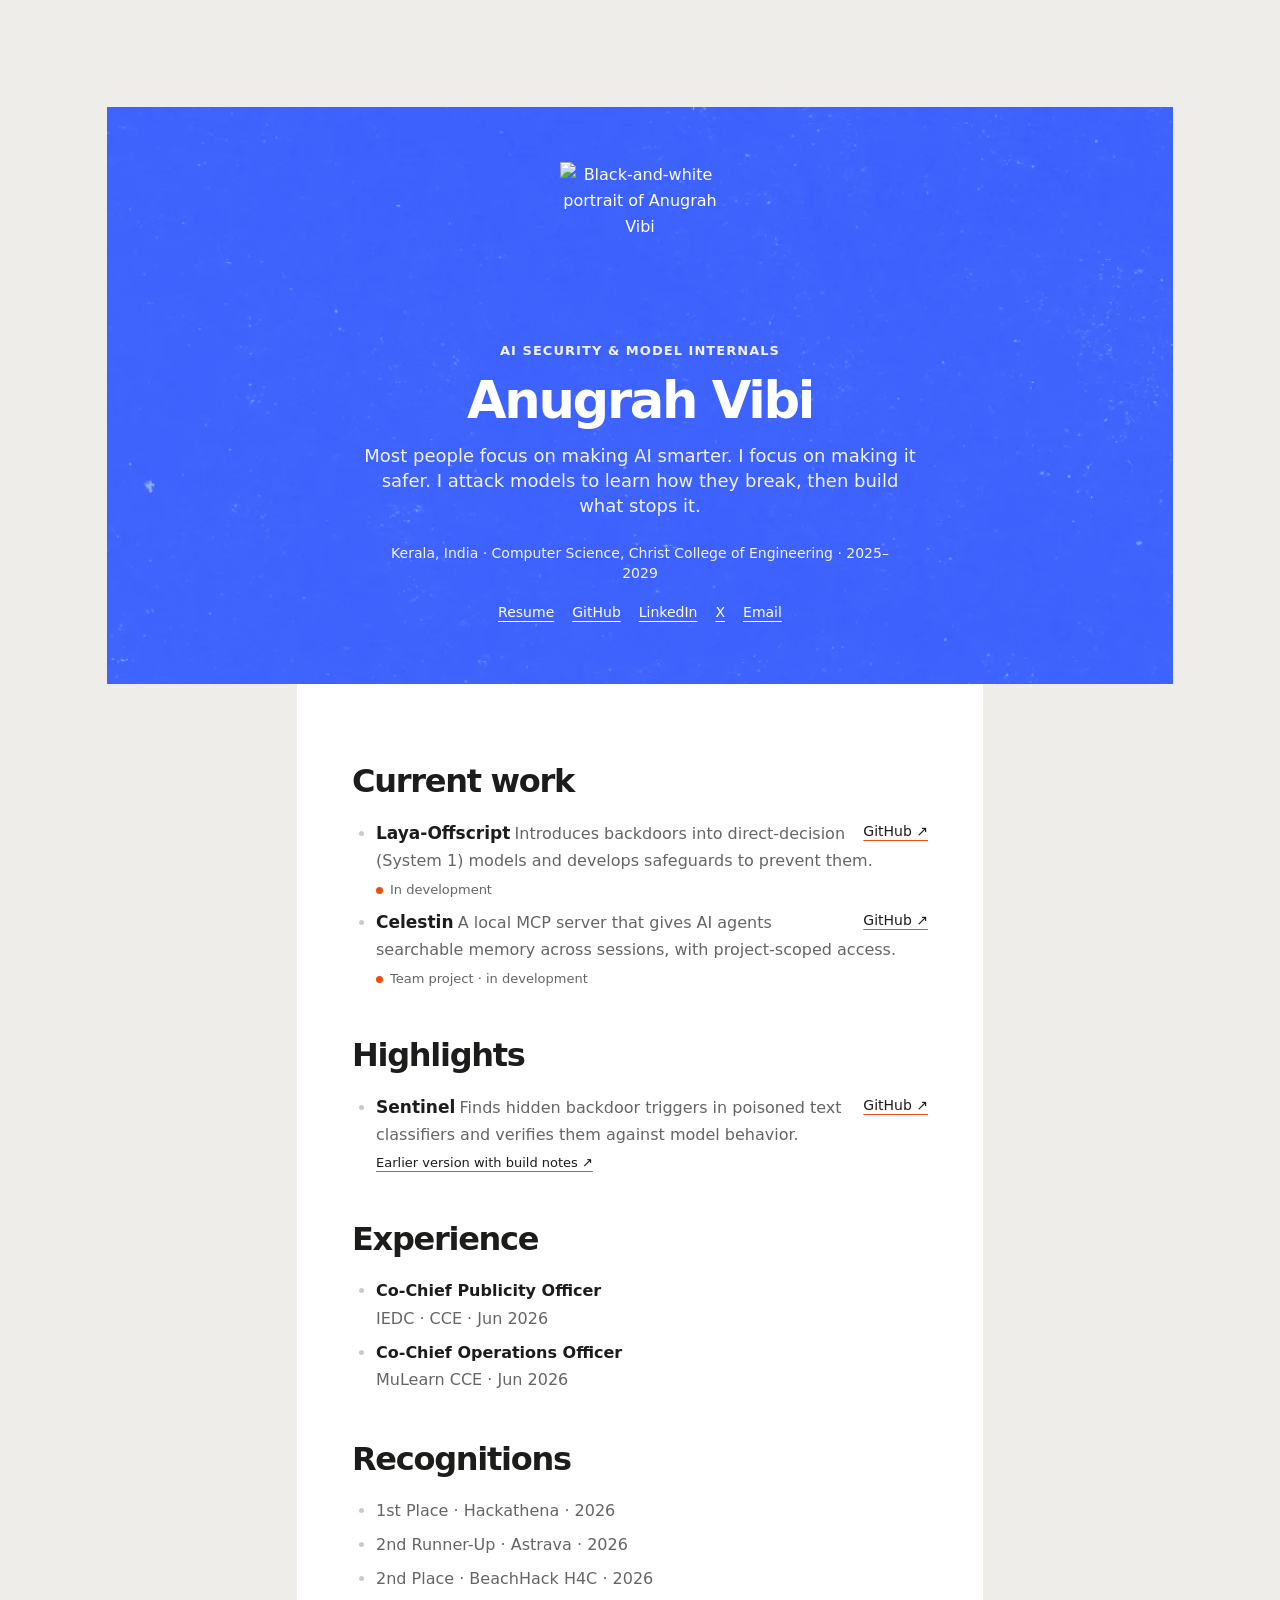
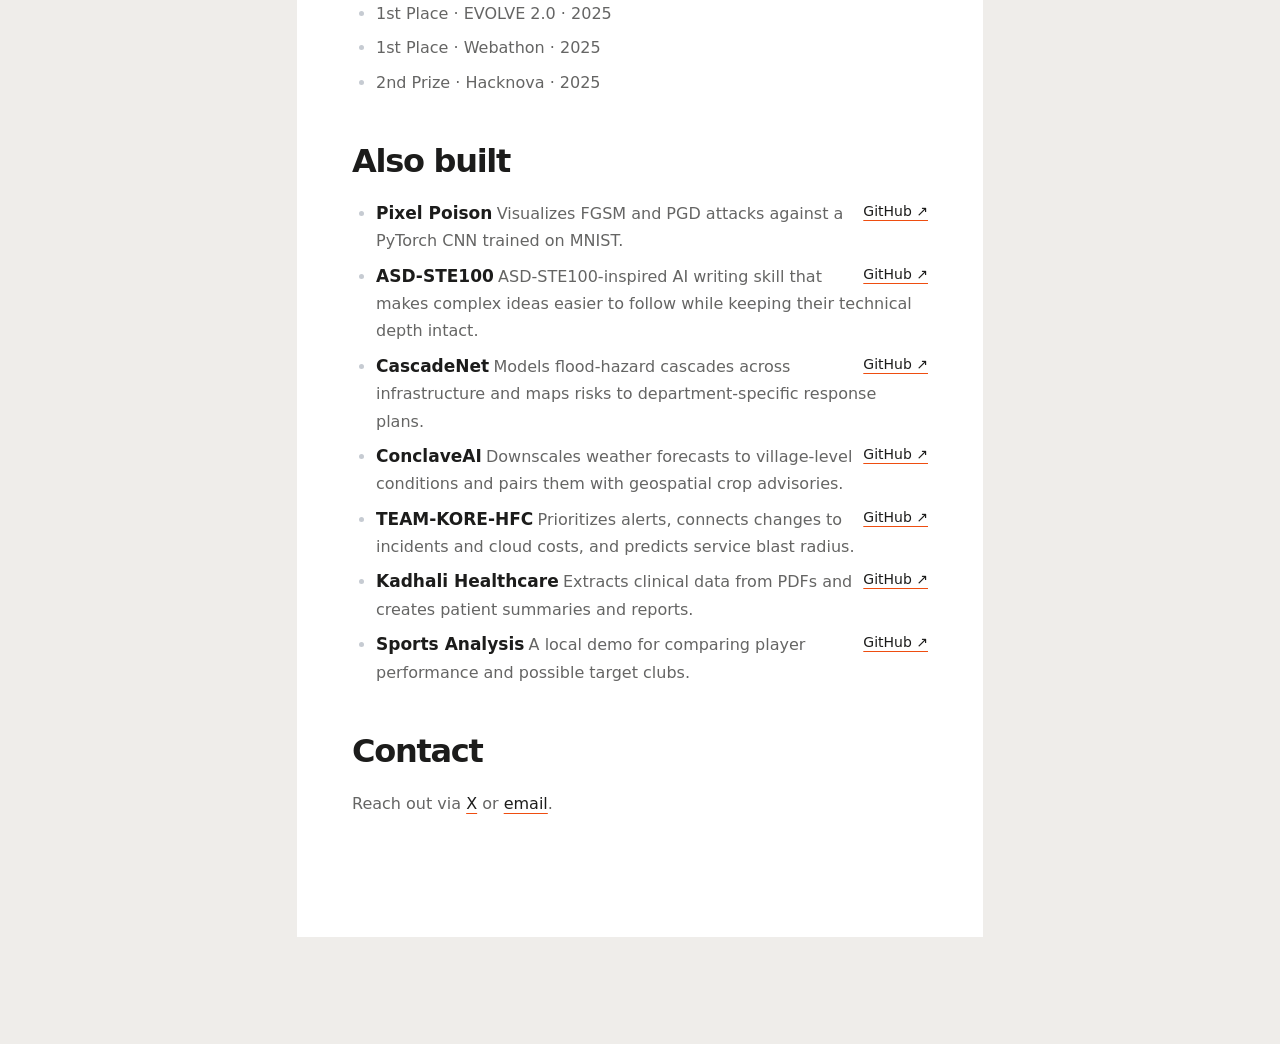
==== index.html @ 8d73d093 "v1: refine Playbook portfolio layout" ====
<!doctype html><html lang="en"><head><meta charset="utf-8"><meta name="viewport" content="width=device-width, initial-scale=1">    <meta
      name="description"
      content="Portfolio of Anugrah Vibi. AI security and model internals, researching backdoors and adversarial triggers in direct-decision (System 1) models."
    />
    <meta name="theme-color" content="#ECEBE7" />
    <title>Anugrah Vibi | AI Security &amp; Model Internals</title>
    <link rel="canonical" href="https://anugrahvibi.vercel.app/" />
    <script type="application/ld+json">
      {
        "@context": "https://schema.org",
        "@type": "Person",
        "@id": "https://anugrahvibi.vercel.app/#person",
        "name": "Anugrah Vibi",
        "url": "https://anugrahvibi.vercel.app/",
        "description": "AI security and model internals, researching backdoors and adversarial triggers in direct-decision (System 1) models.",
        "affiliation": {
          "@type": "EducationalOrganization",
          "name": "Christ College of Engineering"
        },
        "sameAs": [
          "https://github.com/anugrahvibi",
          "https://www.linkedin.com/in/anugrahvibi/",
          "https://x.com/anugrah_vibi"
        ]
      }
    </script>
    <link rel="icon" href="data:," />
<link rel="preconnect" href="https://api.fontshare.com"><link href="https://api.fontshare.com/v2/css?f[]=satoshi@400,500,700&amp;display=swap" rel="stylesheet"><style>
:root{--paper:#efedea;--blue:#3f63fd;--ink:#1c1c1b;--muted:#656564;--line:#e2ded9;--warm:#ee4d10}*{box-sizing:border-box}html{scroll-behavior:smooth}body{margin:0;background:var(--paper);color:var(--ink);font:16px/1.65 Arial,sans-serif}.shell{width:min(83.333vw,1280px);margin:calc((100vw - min(83.333vw,1280px))/2) auto}.masthead{height:130px;position:relative;display:flex;align-items:center;justify-content:center}.logo{width:170px}.coffee,.bubble,.asterisk,.arrow,.flower,.tape{position:absolute;pointer-events:none}.coffee{width:53px;top:12px;left:calc(50% - 180px)}.bubble{width:48px;top:24px;left:calc(50% + 132px)}.asterisk{width:17px;top:47px;left:calc(50% + 210px)}.tape{width:88px;bottom:-12px;left:calc(50% - 44px);z-index:2}.hero{position:relative;background:var(--blue);color:white;text-align:center;padding:55px 30px 60px;background-image:url("./assets/clay-blue-texture.webp");background-size:cover;background-position:center}.hero h1{font-size:clamp(34px,4vw,52px);line-height:1.1;letter-spacing:-.045em;margin:16px 0}.hero p{max-width:500px;margin:0 auto 26px;font-size:18px;line-height:1.38;color:#f1f2ff}.hero .face{font-size:16px;margin-bottom:0}.hero a,.button{display:inline-block;border:0;border-radius:11px;padding:9px 16px;background:white;color:#111;text-decoration:none;font-size:14px}.arrow{width:155px;left:3%;top:-40px}.flower{width:38px;right:-50px;bottom:40px}.sheet{margin-inline:calc((100vw - min(83.333vw,1280px))/2 + 6.5vw);background:#fff;padding:80px 32px 100px}.sidebar{display:none}.sidebar a{color:#666;text-decoration:none}.article{max-width:576px;min-width:0;margin-inline:auto}h2{font-size:clamp(32px,4vw,42px);line-height:1.12;letter-spacing:-.04em;margin:0 0 20px;scroll-margin-top:30px}h2:not(:first-of-type){margin-top:90px}h3{font-size:24px;line-height:1.2;letter-spacing:-.03em;margin:42px 0 14px}.article p{color:var(--muted);margin:0 0 20px;line-height:1.7}.article a{color:var(--ink);text-decoration-color:var(--warm);text-underline-offset:4px}.panel{border:1px solid var(--line);border-radius:22px;padding:30px;margin:24px 0 45px}.tabs{display:flex;gap:8px;margin:0 0 18px}.tabs button,.panel button{font:inherit;font-size:14px;border:1px solid var(--line);border-radius:9px;padding:8px 14px;background:white;color:#111}.tabs button[aria-pressed=true],.panel button.primary{background:#171717;color:white}.panel label{display:block;font-size:14px;margin-bottom:10px}.panel textarea,.panel input{display:block;width:100%;min-height:110px;padding:14px;background:#faf9f8;border:1px solid var(--line);border-radius:10px;resize:vertical;font:inherit}.panel input{min-height:0}.panel button.primary{margin-top:16px}.hint{font-size:13px;color:#777;margin-top:12px}.locked{background:#f5f3f0;border-radius:18px;padding:24px;margin:20px 0}.locked p{margin:4px 0;color:#666}@media(max-width:800px){.shell{width:calc(100% - 24px);margin:12px auto}.sheet{margin-inline:12px}.sidebar{display:none}.sheet{display:block;padding:42px 24px 70px}.arrow,.flower,.coffee,.bubble,.asterisk{display:none}.masthead{height:110px}.hero{padding:50px 22px}}@media(prefers-reduced-motion:reduce){html{scroll-behavior:auto}}

body{font-family:Satoshi,system-ui,sans-serif}.masthead{height:130px}.monogram{font-size:24px;font-weight:700;letter-spacing:.06em;color:#1c1c1b}.hero h1{margin-top:8px}.hero .portrait{width:160px;aspect-ratio:1;object-fit:cover;display:block;margin:0 auto 20px}.hero .intro-copy{max-width:560px}.hero .hero-role{font-size:13px;letter-spacing:.08em;text-transform:uppercase;font-weight:700;margin-bottom:12px}.hero .hero-meta{font-size:14px;margin-bottom:18px}.hero-links{display:flex;align-items:center;justify-content:center;flex-wrap:wrap;gap:8px 18px}.hero-links a{background:transparent;color:white;padding:0;border-radius:0;text-decoration:underline;text-underline-offset:4px}.sheet h2{font-size:32px;margin:0 0 20px}.article section{margin:0 0 48px;scroll-margin-top:30px}.article section:last-child{margin-bottom:0}.article ul{list-style:disc;padding:0 0 0 24px;margin:0}.article li::marker{color:#c6cbd2}.article li+li{margin-top:8px}.article .entry-heading{display:contents}.article .entry-heading h3{display:inline;font-size:17px;line-height:1.5;letter-spacing:0;margin:0 .25em 0 0}.article .entry-heading a{float:right;font-size:14px;white-space:nowrap}.article li>p:not(.meta){display:inline;margin:0}.article li>.meta{display:block;margin:4px 0 0}.article .meta{font-size:13px}.article .status:before{content:"";display:inline-block;width:7px;height:7px;border-radius:50%;background:var(--warm);margin-right:7px;vertical-align:middle}.article .experience li+li,.article .recognitions li+li{margin-top:8px}.article .experience strong{display:block}.article .recognitions li{color:var(--muted)}@media(max-width:800px){.hero .portrait{width:140px}.hero{padding:48px 22px}.sheet h2{font-size:28px}}
</style></head><body><div class="shell"><div class="hero"><img class="portrait" src="./assets/portrait-original-bw.jpg" alt="Black-and-white portrait of Anugrah Vibi"><p class="hero-role">AI security &amp; model internals</p><h1>Anugrah Vibi</h1><p class="intro-copy">Most people focus on making AI smarter. I focus on making it safer. I attack models to learn how they break, then build what stops it.</p><p class="hero-meta">Kerala, India · Computer Science, Christ College of Engineering · 2025–2029</p><nav class="hero-links" aria-label="Find me online"><a class="cv" href="./anugrahvibi.pdf" target="_blank" rel="noopener noreferrer">Resume</a><a href="https://github.com/anugrahvibi">GitHub</a><a href="https://www.linkedin.com/in/anugrahvibi/">LinkedIn</a><a href="https://x.com/anugrah_vibi">X</a><a href="mailto:anugrahvibi07@gmail.com">Email</a></nav></div><main class="sheet"><nav class="sidebar" aria-label="Page sections"><a href="#current-work">Current work</a><a href="#highlights">Highlights</a><a href="#experience">Experience</a><a href="#recognitions">Recognitions</a><a href="#also-built">Also built</a><a href="#contact">Contact</a></nav><div class="article"><section id="current-work"><h2>Current work</h2><ul><li><div class="entry-heading"><h3>Laya-Offscript</h3><a class="featured-link" href="https://github.com/anugrahvibi/Laya-Offscript" target="_blank" rel="noopener noreferrer" aria-label="Laya-Offscript on GitHub">GitHub ↗</a></div><p>Introduces backdoors into direct-decision (System 1) models and develops safeguards to prevent them.</p><p class="meta status">In development</p></li><li><div class="entry-heading"><h3>Celestin</h3><a class="featured-link" href="https://github.com/anugrahvibi/Celestin" target="_blank" rel="noopener noreferrer" aria-label="Celestin on GitHub">GitHub ↗</a></div><p>A local MCP server that gives AI agents searchable memory across sessions, with project-scoped access.</p><p class="meta status">Team project · in development</p></li></ul></section><section id="highlights"><h2>Highlights</h2><ul><li><div class="entry-heading"><h3>Sentinel</h3><a class="featured-link" href="https://github.com/anugrahvibi/PushToProd" target="_blank" rel="noopener noreferrer" aria-label="Sentinel on GitHub">GitHub ↗</a></div><p>Finds hidden backdoor triggers in poisoned text classifiers and verifies them against model behavior.</p><p class="meta"><a href="https://github.com/anugrahvibi/sentinel-ai">Earlier version with build notes ↗</a></p></li></ul></section><section id="experience"><h2>Experience</h2><ul class="experience"><li><strong>Co-Chief Publicity Officer</strong><p>IEDC · CCE · Jun 2026</p></li><li><strong>Co-Chief Operations Officer</strong><p>MuLearn CCE · Jun 2026</p></li></ul></section><section id="recognitions"><h2>Recognitions</h2><ul class="recognitions"><li>1st Place · Hackathena · 2026</li><li>2nd Runner-Up · Astrava · 2026</li><li>2nd Place · BeachHack H4C · 2026</li><li>1st Place · EVOLVE 2.0 · 2025</li><li>1st Place · Webathon · 2025</li><li>2nd Prize · Hacknova · 2025</li></ul></section><section id="also-built"><h2>Also built</h2><ul><li><div class="entry-heading"><h3>Pixel Poison</h3><a class="archive-link" href="https://github.com/anugrahvibi/adversarial-gradient-visualizer" target="_blank" rel="noopener noreferrer" aria-label="Pixel Poison on GitHub">GitHub ↗</a></div><p>Visualizes FGSM and PGD attacks against a PyTorch CNN trained on MNIST.</p></li><li><div class="entry-heading"><h3>ASD-STE100</h3><a class="archive-link" href="https://github.com/anugrahvibi/ASD-STE100" target="_blank" rel="noopener noreferrer" aria-label="ASD-STE100 on GitHub">GitHub ↗</a></div><p>ASD-STE100-inspired AI writing skill that makes complex ideas easier to follow while keeping their technical depth intact.</p></li><li><div class="entry-heading"><h3>CascadeNet</h3><a class="archive-link" href="https://github.com/anugrahvibi/CascadeNet" target="_blank" rel="noopener noreferrer" aria-label="CascadeNet on GitHub">GitHub ↗</a></div><p>Models flood-hazard cascades across infrastructure and maps risks to department-specific response plans.</p></li><li><div class="entry-heading"><h3>ConclaveAI</h3><a class="archive-link" href="https://github.com/anugrahvibi/conclaveai" target="_blank" rel="noopener noreferrer" aria-label="ConclaveAI on GitHub">GitHub ↗</a></div><p>Downscales weather forecasts to village-level conditions and pairs them with geospatial crop advisories.</p></li><li><div class="entry-heading"><h3>TEAM-KORE-HFC</h3><a class="archive-link" href="https://github.com/anugrahvibi/TEAM-KORE-HFC" target="_blank" rel="noopener noreferrer" aria-label="TEAM-KORE-HFC on GitHub">GitHub ↗</a></div><p>Prioritizes alerts, connects changes to incidents and cloud costs, and predicts service blast radius.</p></li><li><div class="entry-heading"><h3>Kadhali Healthcare</h3><a class="archive-link" href="https://github.com/anugrahvibi/Kadhali-Healthcare" target="_blank" rel="noopener noreferrer" aria-label="Kadhali Healthcare on GitHub">GitHub ↗</a></div><p>Extracts clinical data from PDFs and creates patient summaries and reports.</p></li><li><div class="entry-heading"><h3>Sports Analysis</h3><a class="archive-link" href="https://github.com/anugrahvibi/sports-analysis-project" target="_blank" rel="noopener noreferrer" aria-label="Sports Analysis on GitHub">GitHub ↗</a></div><p>A local demo for comparing player performance and possible target clubs.</p></li></ul></section><section id="contact"><h2>Contact</h2><p>Reach out via <a href="https://x.com/anugrah_vibi">X</a> or <a href="mailto:anugrahvibi07@gmail.com">email</a>.</p></section></div></main></div></body></html>
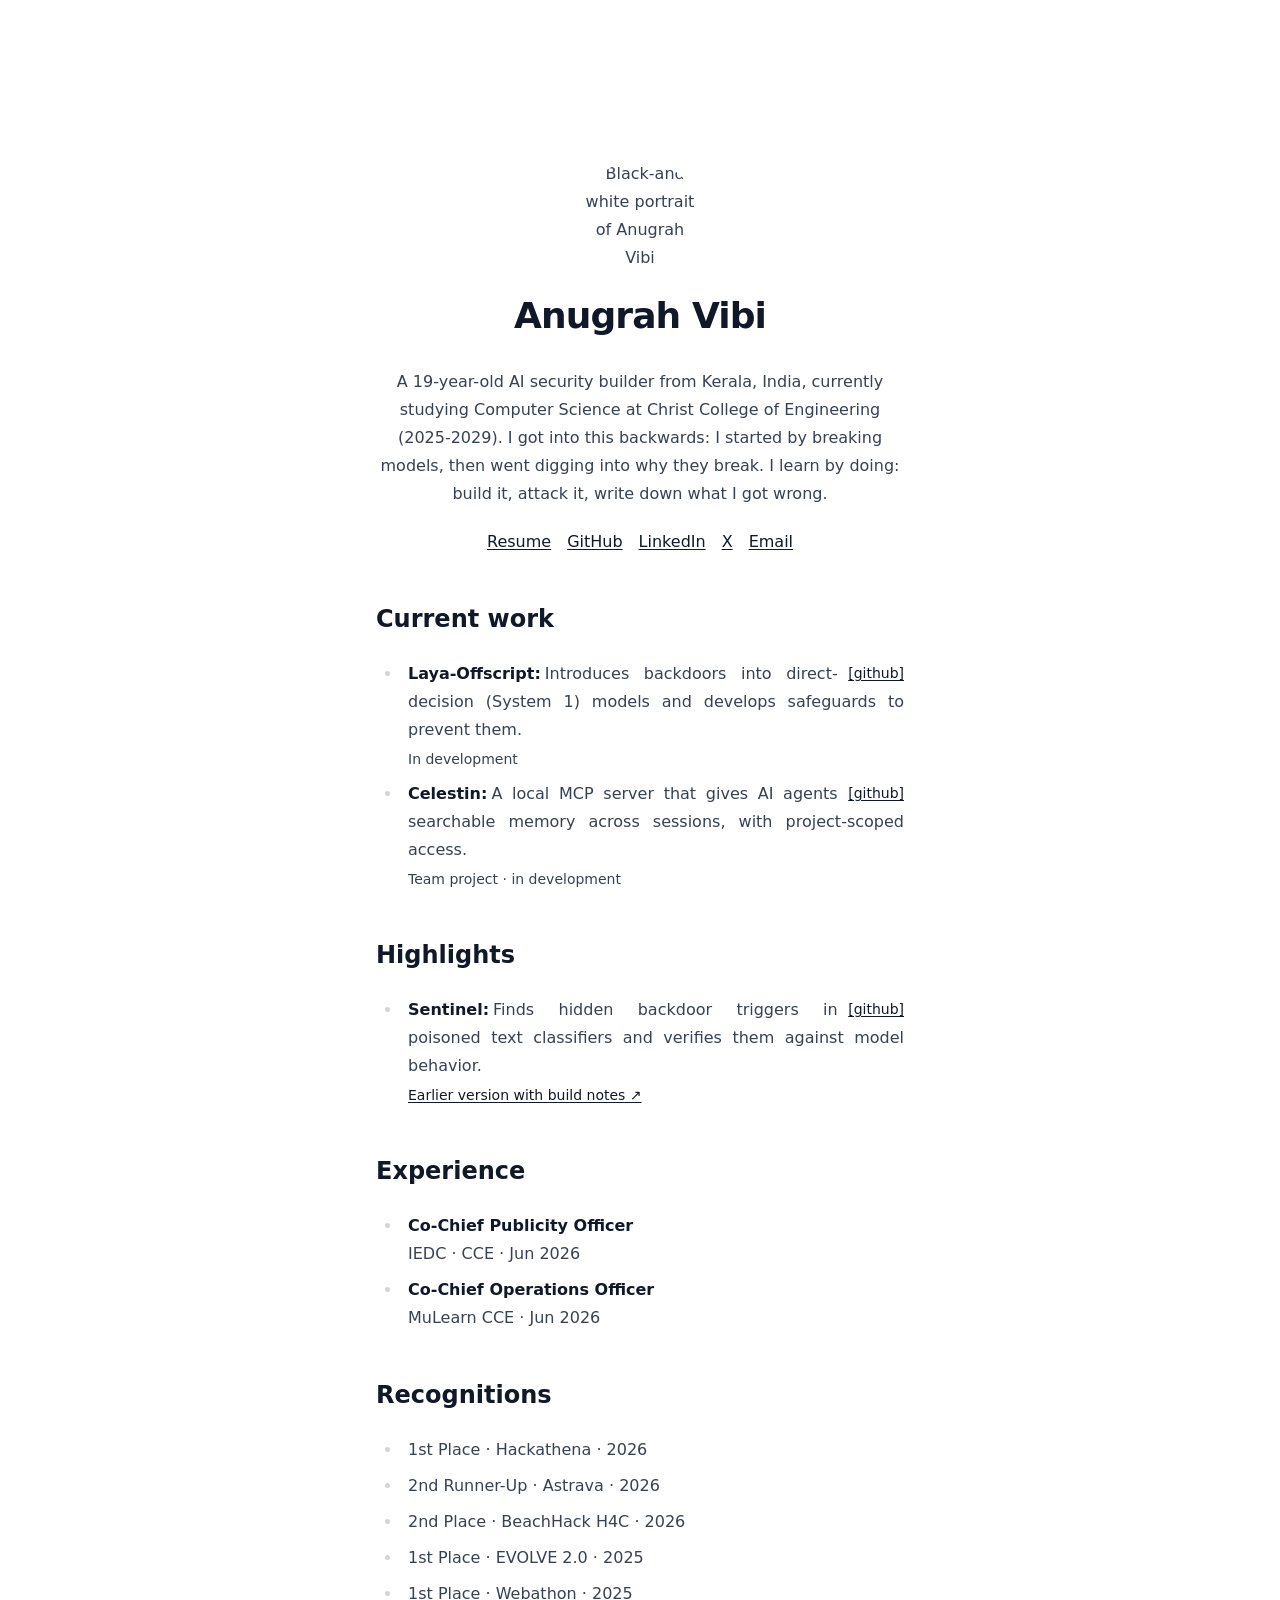
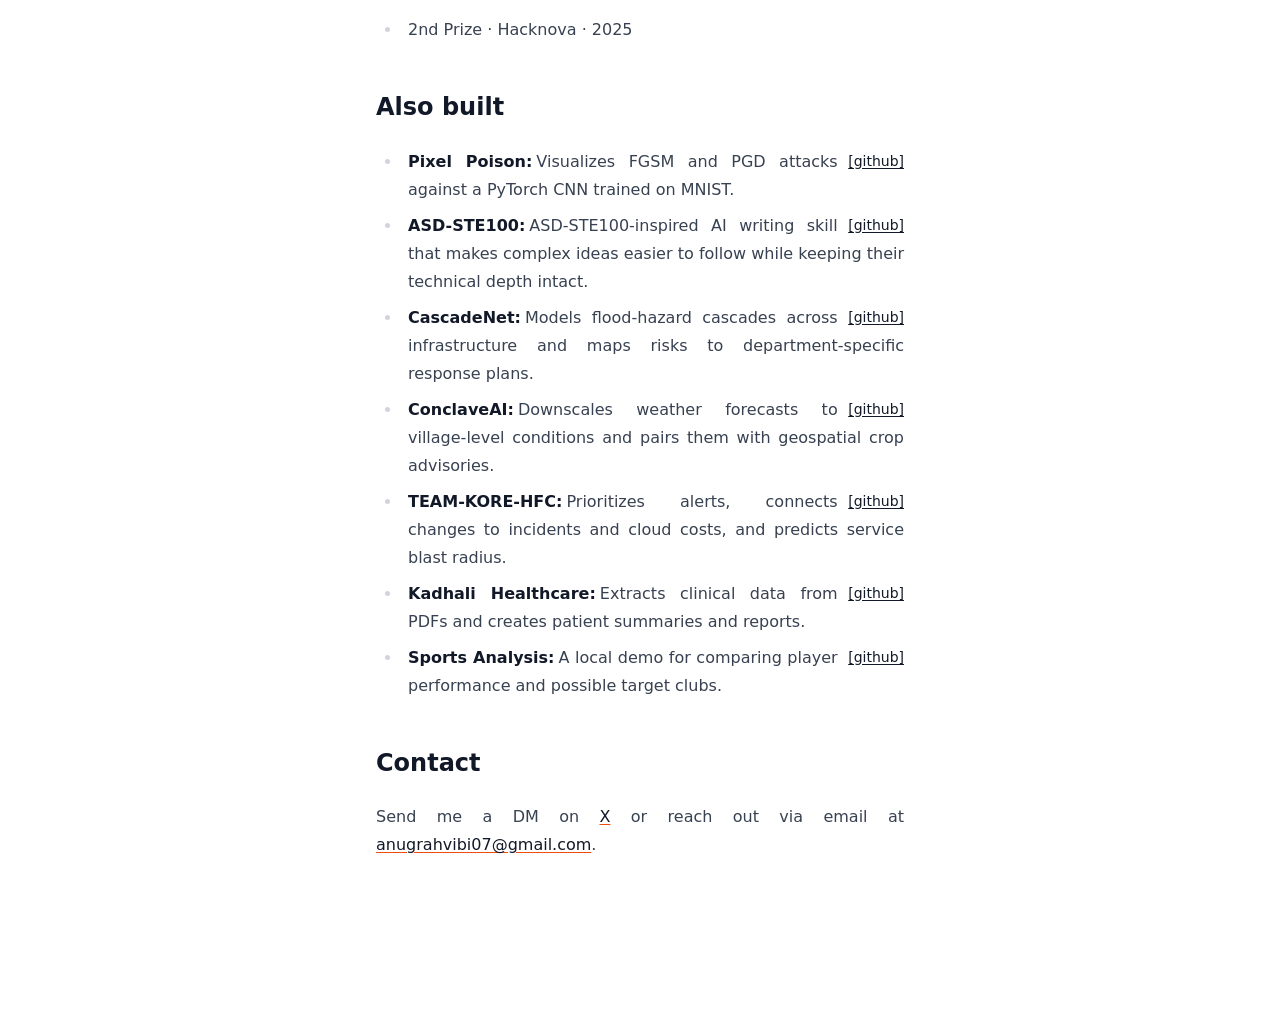
==== commit 1070f0e5: "Promote Aryan-style page to homepage" ====
--- a/index.html
+++ b/index.html
@@ -1,32 +1,17 @@
-<!doctype html><html lang="en"><head><meta charset="utf-8"><meta name="viewport" content="width=device-width, initial-scale=1">    <meta
-      name="description"
-      content="Portfolio of Anugrah Vibi. AI security and model internals, researching backdoors and adversarial triggers in direct-decision (System 1) models."
-    />
-    <meta name="theme-color" content="#ECEBE7" />
-    <title>Anugrah Vibi | AI Security &amp; Model Internals</title>
-    <link rel="canonical" href="https://anugrahvibi.vercel.app/" />
-    <script type="application/ld+json">
-      {
-        "@context": "https://schema.org",
-        "@type": "Person",
-        "@id": "https://anugrahvibi.vercel.app/#person",
-        "name": "Anugrah Vibi",
-        "url": "https://anugrahvibi.vercel.app/",
-        "description": "AI security and model internals, researching backdoors and adversarial triggers in direct-decision (System 1) models.",
-        "affiliation": {
-          "@type": "EducationalOrganization",
-          "name": "Christ College of Engineering"
-        },
-        "sameAs": [
-          "https://github.com/anugrahvibi",
-          "https://www.linkedin.com/in/anugrahvibi/",
-          "https://x.com/anugrah_vibi"
-        ]
-      }
-    </script>
-    <link rel="icon" href="data:," />
-<link rel="preconnect" href="https://api.fontshare.com"><link href="https://api.fontshare.com/v2/css?f[]=satoshi@400,500,700&amp;display=swap" rel="stylesheet"><style>
-:root{--paper:#efedea;--blue:#3f63fd;--ink:#1c1c1b;--muted:#656564;--line:#e2ded9;--warm:#ee4d10}*{box-sizing:border-box}html{scroll-behavior:smooth}body{margin:0;background:var(--paper);color:var(--ink);font:16px/1.65 Arial,sans-serif}.shell{width:min(83.333vw,1280px);margin:calc((100vw - min(83.333vw,1280px))/2) auto}.masthead{height:130px;position:relative;display:flex;align-items:center;justify-content:center}.logo{width:170px}.coffee,.bubble,.asterisk,.arrow,.flower,.tape{position:absolute;pointer-events:none}.coffee{width:53px;top:12px;left:calc(50% - 180px)}.bubble{width:48px;top:24px;left:calc(50% + 132px)}.asterisk{width:17px;top:47px;left:calc(50% + 210px)}.tape{width:88px;bottom:-12px;left:calc(50% - 44px);z-index:2}.hero{position:relative;background:var(--blue);color:white;text-align:center;padding:55px 30px 60px;background-image:url("./assets/clay-blue-texture.webp");background-size:cover;background-position:center}.hero h1{font-size:clamp(34px,4vw,52px);line-height:1.1;letter-spacing:-.045em;margin:16px 0}.hero p{max-width:500px;margin:0 auto 26px;font-size:18px;line-height:1.38;color:#f1f2ff}.hero .face{font-size:16px;margin-bottom:0}.hero a,.button{display:inline-block;border:0;border-radius:11px;padding:9px 16px;background:white;color:#111;text-decoration:none;font-size:14px}.arrow{width:155px;left:3%;top:-40px}.flower{width:38px;right:-50px;bottom:40px}.sheet{margin-inline:calc((100vw - min(83.333vw,1280px))/2 + 6.5vw);background:#fff;padding:80px 32px 100px}.sidebar{display:none}.sidebar a{color:#666;text-decoration:none}.article{max-width:576px;min-width:0;margin-inline:auto}h2{font-size:clamp(32px,4vw,42px);line-height:1.12;letter-spacing:-.04em;margin:0 0 20px;scroll-margin-top:30px}h2:not(:first-of-type){margin-top:90px}h3{font-size:24px;line-height:1.2;letter-spacing:-.03em;margin:42px 0 14px}.article p{color:var(--muted);margin:0 0 20px;line-height:1.7}.article a{color:var(--ink);text-decoration-color:var(--warm);text-underline-offset:4px}.panel{border:1px solid var(--line);border-radius:22px;padding:30px;margin:24px 0 45px}.tabs{display:flex;gap:8px;margin:0 0 18px}.tabs button,.panel button{font:inherit;font-size:14px;border:1px solid var(--line);border-radius:9px;padding:8px 14px;background:white;color:#111}.tabs button[aria-pressed=true],.panel button.primary{background:#171717;color:white}.panel label{display:block;font-size:14px;margin-bottom:10px}.panel textarea,.panel input{display:block;width:100%;min-height:110px;padding:14px;background:#faf9f8;border:1px solid var(--line);border-radius:10px;resize:vertical;font:inherit}.panel input{min-height:0}.panel button.primary{margin-top:16px}.hint{font-size:13px;color:#777;margin-top:12px}.locked{background:#f5f3f0;border-radius:18px;padding:24px;margin:20px 0}.locked p{margin:4px 0;color:#666}@media(max-width:800px){.shell{width:calc(100% - 24px);margin:12px auto}.sheet{margin-inline:12px}.sidebar{display:none}.sheet{display:block;padding:42px 24px 70px}.arrow,.flower,.coffee,.bubble,.asterisk{display:none}.masthead{height:110px}.hero{padding:50px 22px}}@media(prefers-reduced-motion:reduce){html{scroll-behavior:auto}}
-
-body{font-family:Satoshi,system-ui,sans-serif}.masthead{height:130px}.monogram{font-size:24px;font-weight:700;letter-spacing:.06em;color:#1c1c1b}.hero h1{margin-top:8px}.hero .portrait{width:160px;aspect-ratio:1;object-fit:cover;display:block;margin:0 auto 20px}.hero .intro-copy{max-width:560px}.hero .hero-role{font-size:13px;letter-spacing:.08em;text-transform:uppercase;font-weight:700;margin-bottom:12px}.hero .hero-meta{font-size:14px;margin-bottom:18px}.hero-links{display:flex;align-items:center;justify-content:center;flex-wrap:wrap;gap:8px 18px}.hero-links a{background:transparent;color:white;padding:0;border-radius:0;text-decoration:underline;text-underline-offset:4px}.sheet h2{font-size:32px;margin:0 0 20px}.article section{margin:0 0 48px;scroll-margin-top:30px}.article section:last-child{margin-bottom:0}.article ul{list-style:disc;padding:0 0 0 24px;margin:0}.article li::marker{color:#c6cbd2}.article li+li{margin-top:8px}.article .entry-heading{display:contents}.article .entry-heading h3{display:inline;font-size:17px;line-height:1.5;letter-spacing:0;margin:0 .25em 0 0}.article .entry-heading a{float:right;font-size:14px;white-space:nowrap}.article li>p:not(.meta){display:inline;margin:0}.article li>.meta{display:block;margin:4px 0 0}.article .meta{font-size:13px}.article .status:before{content:"";display:inline-block;width:7px;height:7px;border-radius:50%;background:var(--warm);margin-right:7px;vertical-align:middle}.article .experience li+li,.article .recognitions li+li{margin-top:8px}.article .experience strong{display:block}.article .recognitions li{color:var(--muted)}@media(max-width:800px){.hero .portrait{width:140px}.hero{padding:48px 22px}.sheet h2{font-size:28px}}
-</style></head><body><div class="shell"><div class="hero"><img class="portrait" src="./assets/portrait-original-bw.jpg" alt="Black-and-white portrait of Anugrah Vibi"><p class="hero-role">AI security &amp; model internals</p><h1>Anugrah Vibi</h1><p class="intro-copy">Most people focus on making AI smarter. I focus on making it safer. I attack models to learn how they break, then build what stops it.</p><p class="hero-meta">Kerala, India · Computer Science, Christ College of Engineering · 2025–2029</p><nav class="hero-links" aria-label="Find me online"><a class="cv" href="./anugrahvibi.pdf" target="_blank" rel="noopener noreferrer">Resume</a><a href="https://github.com/anugrahvibi">GitHub</a><a href="https://www.linkedin.com/in/anugrahvibi/">LinkedIn</a><a href="https://x.com/anugrah_vibi">X</a><a href="mailto:anugrahvibi07@gmail.com">Email</a></nav></div><main class="sheet"><nav class="sidebar" aria-label="Page sections"><a href="#current-work">Current work</a><a href="#highlights">Highlights</a><a href="#experience">Experience</a><a href="#recognitions">Recognitions</a><a href="#also-built">Also built</a><a href="#contact">Contact</a></nav><div class="article"><section id="current-work"><h2>Current work</h2><ul><li><div class="entry-heading"><h3>Laya-Offscript</h3><a class="featured-link" href="https://github.com/anugrahvibi/Laya-Offscript" target="_blank" rel="noopener noreferrer" aria-label="Laya-Offscript on GitHub">GitHub ↗</a></div><p>Introduces backdoors into direct-decision (System 1) models and develops safeguards to prevent them.</p><p class="meta status">In development</p></li><li><div class="entry-heading"><h3>Celestin</h3><a class="featured-link" href="https://github.com/anugrahvibi/Celestin" target="_blank" rel="noopener noreferrer" aria-label="Celestin on GitHub">GitHub ↗</a></div><p>A local MCP server that gives AI agents searchable memory across sessions, with project-scoped access.</p><p class="meta status">Team project · in development</p></li></ul></section><section id="highlights"><h2>Highlights</h2><ul><li><div class="entry-heading"><h3>Sentinel</h3><a class="featured-link" href="https://github.com/anugrahvibi/PushToProd" target="_blank" rel="noopener noreferrer" aria-label="Sentinel on GitHub">GitHub ↗</a></div><p>Finds hidden backdoor triggers in poisoned text classifiers and verifies them against model behavior.</p><p class="meta"><a href="https://github.com/anugrahvibi/sentinel-ai">Earlier version with build notes ↗</a></p></li></ul></section><section id="experience"><h2>Experience</h2><ul class="experience"><li><strong>Co-Chief Publicity Officer</strong><p>IEDC · CCE · Jun 2026</p></li><li><strong>Co-Chief Operations Officer</strong><p>MuLearn CCE · Jun 2026</p></li></ul></section><section id="recognitions"><h2>Recognitions</h2><ul class="recognitions"><li>1st Place · Hackathena · 2026</li><li>2nd Runner-Up · Astrava · 2026</li><li>2nd Place · BeachHack H4C · 2026</li><li>1st Place · EVOLVE 2.0 · 2025</li><li>1st Place · Webathon · 2025</li><li>2nd Prize · Hacknova · 2025</li></ul></section><section id="also-built"><h2>Also built</h2><ul><li><div class="entry-heading"><h3>Pixel Poison</h3><a class="archive-link" href="https://github.com/anugrahvibi/adversarial-gradient-visualizer" target="_blank" rel="noopener noreferrer" aria-label="Pixel Poison on GitHub">GitHub ↗</a></div><p>Visualizes FGSM and PGD attacks against a PyTorch CNN trained on MNIST.</p></li><li><div class="entry-heading"><h3>ASD-STE100</h3><a class="archive-link" href="https://github.com/anugrahvibi/ASD-STE100" target="_blank" rel="noopener noreferrer" aria-label="ASD-STE100 on GitHub">GitHub ↗</a></div><p>ASD-STE100-inspired AI writing skill that makes complex ideas easier to follow while keeping their technical depth intact.</p></li><li><div class="entry-heading"><h3>CascadeNet</h3><a class="archive-link" href="https://github.com/anugrahvibi/CascadeNet" target="_blank" rel="noopener noreferrer" aria-label="CascadeNet on GitHub">GitHub ↗</a></div><p>Models flood-hazard cascades across infrastructure and maps risks to department-specific response plans.</p></li><li><div class="entry-heading"><h3>ConclaveAI</h3><a class="archive-link" href="https://github.com/anugrahvibi/conclaveai" target="_blank" rel="noopener noreferrer" aria-label="ConclaveAI on GitHub">GitHub ↗</a></div><p>Downscales weather forecasts to village-level conditions and pairs them with geospatial crop advisories.</p></li><li><div class="entry-heading"><h3>TEAM-KORE-HFC</h3><a class="archive-link" href="https://github.com/anugrahvibi/TEAM-KORE-HFC" target="_blank" rel="noopener noreferrer" aria-label="TEAM-KORE-HFC on GitHub">GitHub ↗</a></div><p>Prioritizes alerts, connects changes to incidents and cloud costs, and predicts service blast radius.</p></li><li><div class="entry-heading"><h3>Kadhali Healthcare</h3><a class="archive-link" href="https://github.com/anugrahvibi/Kadhali-Healthcare" target="_blank" rel="noopener noreferrer" aria-label="Kadhali Healthcare on GitHub">GitHub ↗</a></div><p>Extracts clinical data from PDFs and creates patient summaries and reports.</p></li><li><div class="entry-heading"><h3>Sports Analysis</h3><a class="archive-link" href="https://github.com/anugrahvibi/sports-analysis-project" target="_blank" rel="noopener noreferrer" aria-label="Sports Analysis on GitHub">GitHub ↗</a></div><p>A local demo for comparing player performance and possible target clubs.</p></li></ul></section><section id="contact"><h2>Contact</h2><p>Reach out via <a href="https://x.com/anugrah_vibi">X</a> or <a href="mailto:anugrahvibi07@gmail.com">email</a>.</p></section></div></main></div></body></html>+<!doctype html>
+<html lang="en">
+<head>
+<meta charset="utf-8">
+<meta name="viewport" content="width=device-width, initial-scale=1">
+<title>Anugrah Vibi | AI Security &amp; Model Internals</title>
+<link rel="preconnect" href="https://api.fontshare.com">
+<link href="https://api.fontshare.com/v2/css?f[]=satoshi@400,500,700&amp;display=swap" rel="stylesheet">
+<style>
+#contact a{text-decoration-color:#ee4d10}
+*{box-sizing:border-box}body{margin:0;background:#fff;color:#374151;font:16px/1.75 Satoshi,system-ui,sans-serif}main{width:100%;max-width:576px;margin:160px auto;padding:0 24px}h1,h2,h3,strong{color:#111827}header{text-align:center}.intro-copy{text-align:center}.article li{text-align:justify;text-justify:inter-word}.article section#contact p{text-align:justify;text-justify:inter-word}h1{font-size:2.25em;line-height:1.11;letter-spacing:-.025em;margin:0 0 .89em;font-weight:800}h2{font-size:1.5em;line-height:1.33;margin:2em 0 1em;font-weight:700}h3{font-size:inherit;font-weight:700;display:inline;margin:0}p{margin:1.25em 0}a{color:#111827;text-decoration:underline;text-underline-offset:2px;font-weight:500}ul{padding-left:1.625em;margin:1.25em 0}li{padding-left:.375em;margin:.5em 0}li::marker{color:#d1d5db}.portrait{display:block;width:120px;height:120px;object-fit:cover;object-position:center;border-radius:50%;margin:0 auto 16px}.hero-role,.hero-meta{margin:1.25em 0}.hero-links{display:flex;justify-content:center;gap:1em;flex-wrap:wrap}.entry-heading{display:contents}.entry-heading h3{margin-right:.25em}.entry-heading a{position:relative;top:3px;float:right;white-space:nowrap;margin-left:.75em;font-size:.875em;line-height:1.5}.entry-heading h3::after{content:":"}.article li>p:not(.meta){display:inline}.article .meta{display:block;margin:.25em 0 0;font-size:.875em}.experience strong{display:block}.experience p{margin:0}@media(max-width:600px){main{margin:64px auto}.entry-heading a{float:none;margin-left:.5em}h1{font-size:2em}}
+</style>
+</head>
+<body><main>
+<header><img class="portrait" src="./assets/portrait-original-bw.jpg" alt="Black-and-white portrait of Anugrah Vibi"><h1>Anugrah Vibi</h1><p class="intro-copy">A 19-year-old AI security builder from Kerala, India, currently studying Computer Science at Christ College of Engineering (2025-2029). I got into this backwards: I started by breaking models, then went digging into why they break. I learn by doing: build it, attack it, write down what I got wrong.</p><nav class="hero-links" aria-label="Find me online"><a class="cv" href="./anugrahvibi.pdf" target="_blank" rel="noopener noreferrer">Resume</a><a href="https://github.com/anugrahvibi">GitHub</a><a href="https://www.linkedin.com/in/anugrahvibi/">LinkedIn</a><a href="https://x.com/anugrah_vibi">X</a><a href="mailto:anugrahvibi07@gmail.com">Email</a></nav></header>
+<div class="article"><section id="current-work"><h2>Current work</h2><ul><li><div class="entry-heading"><h3>Laya-Offscript</h3><a class="featured-link" href="https://github.com/anugrahvibi/Laya-Offscript" target="_blank" rel="noopener noreferrer" aria-label="Laya-Offscript on GitHub">[github]</a></div><p>Introduces backdoors into direct-decision (System 1) models and develops safeguards to prevent them.</p><p class="meta status">In development</p></li><li><div class="entry-heading"><h3>Celestin</h3><a class="featured-link" href="https://github.com/anugrahvibi/Celestin" target="_blank" rel="noopener noreferrer" aria-label="Celestin on GitHub">[github]</a></div><p>A local MCP server that gives AI agents searchable memory across sessions, with project-scoped access.</p><p class="meta status">Team project · in development</p></li></ul></section><section id="highlights"><h2>Highlights</h2><ul><li><div class="entry-heading"><h3>Sentinel</h3><a class="featured-link" href="https://github.com/anugrahvibi/PushToProd" target="_blank" rel="noopener noreferrer" aria-label="Sentinel on GitHub">[github]</a></div><p>Finds hidden backdoor triggers in poisoned text classifiers and verifies them against model behavior.</p><p class="meta"><a href="https://github.com/anugrahvibi/sentinel-ai">Earlier version with build notes ↗</a></p></li></ul></section><section id="experience"><h2>Experience</h2><ul class="experience"><li><strong>Co-Chief Publicity Officer</strong><p>IEDC · CCE · Jun 2026</p></li><li><strong>Co-Chief Operations Officer</strong><p>MuLearn CCE · Jun 2026</p></li></ul></section><section id="recognitions"><h2>Recognitions</h2><ul class="recognitions"><li>1st Place · Hackathena · 2026</li><li>2nd Runner-Up · Astrava · 2026</li><li>2nd Place · BeachHack H4C · 2026</li><li>1st Place · EVOLVE 2.0 · 2025</li><li>1st Place · Webathon · 2025</li><li>2nd Prize · Hacknova · 2025</li></ul></section><section id="also-built"><h2>Also built</h2><ul><li><div class="entry-heading"><h3>Pixel Poison</h3><a class="archive-link" href="https://github.com/anugrahvibi/adversarial-gradient-visualizer" target="_blank" rel="noopener noreferrer" aria-label="Pixel Poison on GitHub">[github]</a></div><p>Visualizes FGSM and PGD attacks against a PyTorch CNN trained on MNIST.</p></li><li><div class="entry-heading"><h3>ASD-STE100</h3><a class="archive-link" href="https://github.com/anugrahvibi/ASD-STE100" target="_blank" rel="noopener noreferrer" aria-label="ASD-STE100 on GitHub">[github]</a></div><p>ASD-STE100-inspired AI writing skill that makes complex ideas easier to follow while keeping their technical depth intact.</p></li><li><div class="entry-heading"><h3>CascadeNet</h3><a class="archive-link" href="https://github.com/anugrahvibi/CascadeNet" target="_blank" rel="noopener noreferrer" aria-label="CascadeNet on GitHub">[github]</a></div><p>Models flood-hazard cascades across infrastructure and maps risks to department-specific response plans.</p></li><li><div class="entry-heading"><h3>ConclaveAI</h3><a class="archive-link" href="https://github.com/anugrahvibi/conclaveai" target="_blank" rel="noopener noreferrer" aria-label="ConclaveAI on GitHub">[github]</a></div><p>Downscales weather forecasts to village-level conditions and pairs them with geospatial crop advisories.</p></li><li><div class="entry-heading"><h3>TEAM-KORE-HFC</h3><a class="archive-link" href="https://github.com/anugrahvibi/TEAM-KORE-HFC" target="_blank" rel="noopener noreferrer" aria-label="TEAM-KORE-HFC on GitHub">[github]</a></div><p>Prioritizes alerts, connects changes to incidents and cloud costs, and predicts service blast radius.</p></li><li><div class="entry-heading"><h3>Kadhali Healthcare</h3><a class="archive-link" href="https://github.com/anugrahvibi/Kadhali-Healthcare" target="_blank" rel="noopener noreferrer" aria-label="Kadhali Healthcare on GitHub">[github]</a></div><p>Extracts clinical data from PDFs and creates patient summaries and reports.</p></li><li><div class="entry-heading"><h3>Sports Analysis</h3><a class="archive-link" href="https://github.com/anugrahvibi/sports-analysis-project" target="_blank" rel="noopener noreferrer" aria-label="Sports Analysis on GitHub">[github]</a></div><p>A local demo for comparing player performance and possible target clubs.</p></li></ul></section><section id="contact"><h2>Contact</h2><p>Send me a DM on <strong><a href="https://x.com/anugrah_vibi">X</a></strong> or reach out via email at <a href="mailto:anugrahvibi07@gmail.com">anugrahvibi07@gmail.com</a>.</p></section></div>
+</main></body></html>
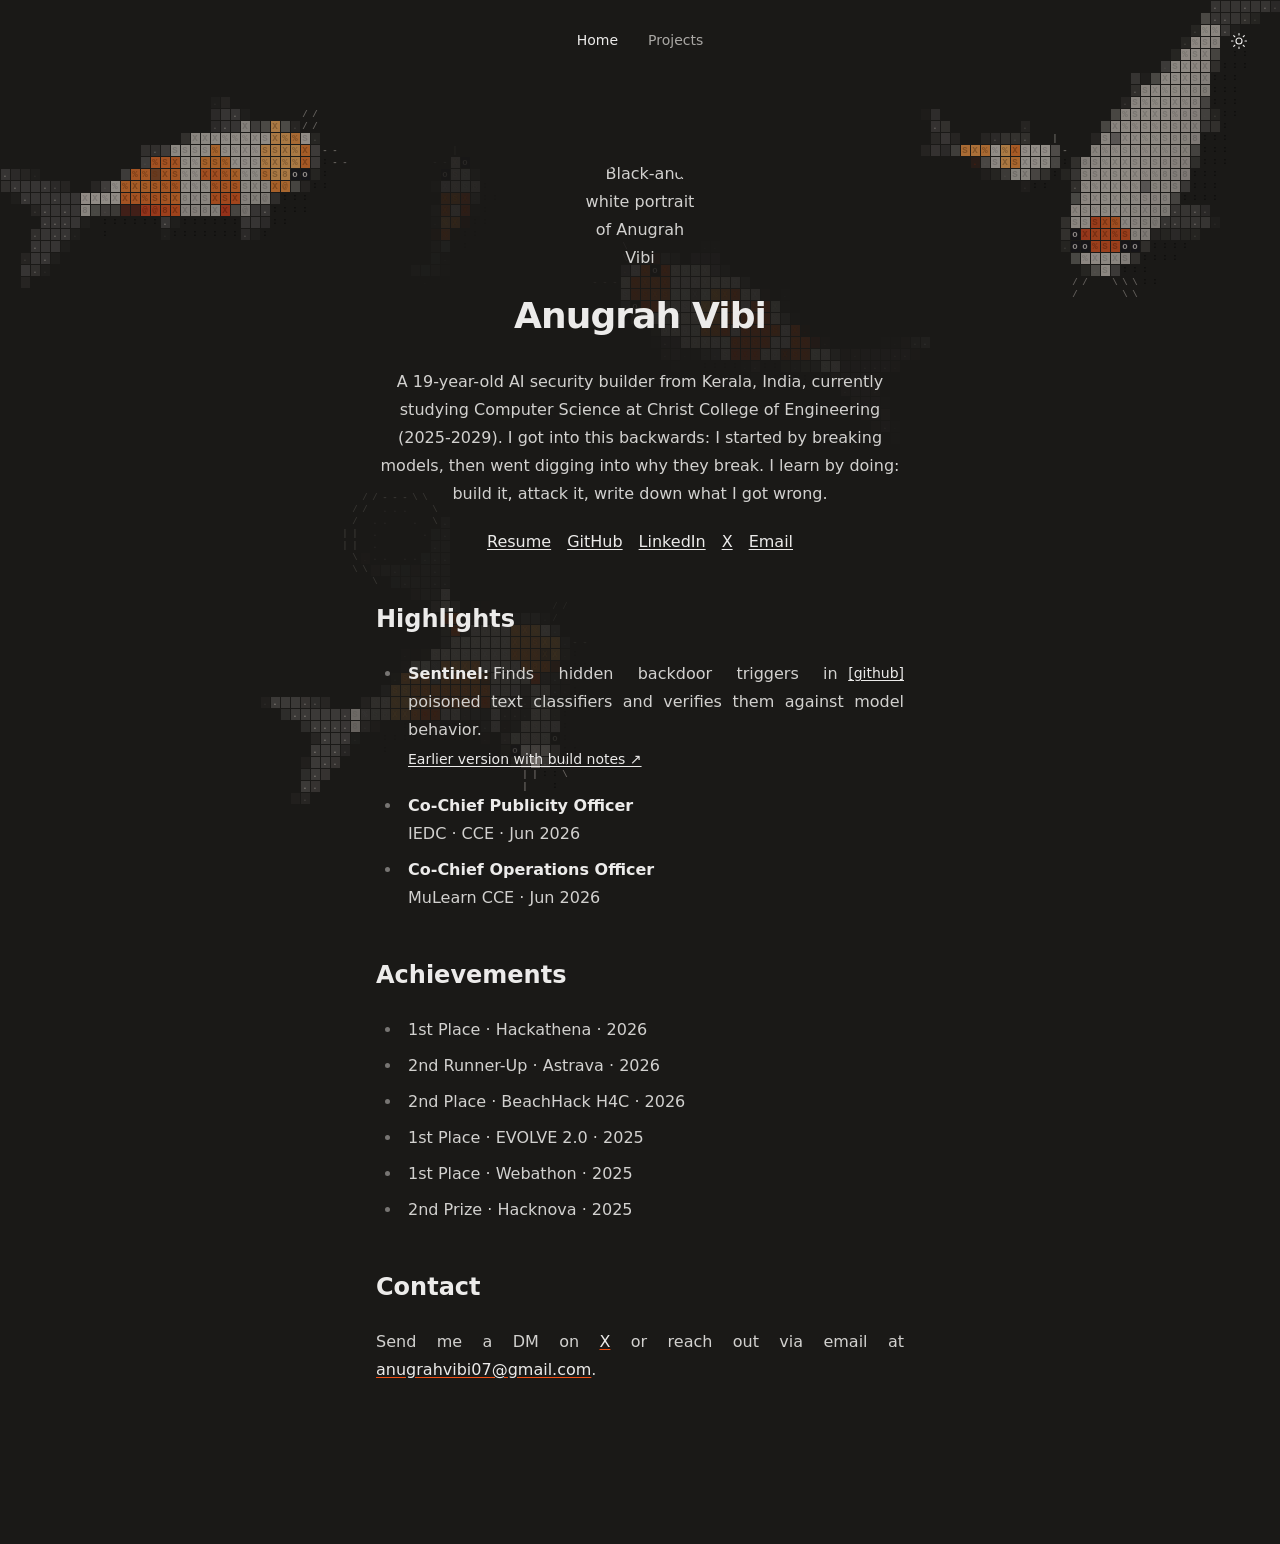
==== commit 4b82f543: "Group experience under highlights" ====
--- a/index.html
+++ b/index.html
@@ -3,15 +3,48 @@
 <head>
 <meta charset="utf-8">
 <meta name="viewport" content="width=device-width, initial-scale=1">
+<script>
+(() => {
+  let theme = "dark";
+  try { theme = localStorage.getItem("portfolio-theme") === "light" ? "light" : "dark"; } catch (_) {}
+  document.documentElement.dataset.theme = theme;
+})();
+</script>
 <title>Anugrah Vibi | AI Security &amp; Model Internals</title>
 <link rel="preconnect" href="https://api.fontshare.com">
 <link href="https://api.fontshare.com/v2/css?f[]=satoshi@400,500,700&amp;display=swap" rel="stylesheet">
 <style>
 #contact a{text-decoration-color:#ee4d10}
 *{box-sizing:border-box}body{margin:0;background:#fff;color:#374151;font:16px/1.75 Satoshi,system-ui,sans-serif}main{width:100%;max-width:576px;margin:160px auto;padding:0 24px}h1,h2,h3,strong{color:#111827}header{text-align:center}.intro-copy{text-align:center}.article li{text-align:justify;text-justify:inter-word}.article section#contact p{text-align:justify;text-justify:inter-word}h1{font-size:2.25em;line-height:1.11;letter-spacing:-.025em;margin:0 0 .89em;font-weight:800}h2{font-size:1.5em;line-height:1.33;margin:2em 0 1em;font-weight:700}h3{font-size:inherit;font-weight:700;display:inline;margin:0}p{margin:1.25em 0}a{color:#111827;text-decoration:underline;text-underline-offset:2px;font-weight:500}ul{padding-left:1.625em;margin:1.25em 0}li{padding-left:.375em;margin:.5em 0}li::marker{color:#d1d5db}.portrait{display:block;width:120px;height:120px;object-fit:cover;object-position:center;border-radius:50%;margin:0 auto 16px}.hero-role,.hero-meta{margin:1.25em 0}.hero-links{display:flex;justify-content:center;gap:1em;flex-wrap:wrap}.entry-heading{display:contents}.entry-heading h3{margin-right:.25em}.entry-heading a{position:relative;top:3px;float:right;white-space:nowrap;margin-left:.75em;font-size:.875em;line-height:1.5}.entry-heading h3::after{content:":"}.article li>p:not(.meta){display:inline}.article .meta{display:block;margin:.25em 0 0;font-size:.875em}.experience strong{display:block}.experience p{margin:0}@media(max-width:600px){main{margin:64px auto}.entry-heading a{float:none;margin-left:.5em}h1{font-size:2em}}
+
+/* The pond remains behind the portfolio and does not intercept links. */
+.pond-backdrop{position:fixed;inset:0;pointer-events:none;z-index:-1}
+.pond-canvas{width:100%;height:100%;display:block}
+html[data-theme="light"] body{background:#f5f4f1;color:#374151}
+html[data-theme="dark"] body{background:#1a1917;color:#d2d1cf}
+html[data-theme="dark"] h1,html[data-theme="dark"] h2,html[data-theme="dark"] h3,html[data-theme="dark"] strong,html[data-theme="dark"] a{color:#ecebea}
+html[data-theme="dark"] li::marker{color:#777573}
+.theme-toggle{position:fixed;top:24px;right:24px;z-index:10;display:inline-flex;align-items:center;justify-content:center;padding:8px;border:0;background:transparent;color:#374151;cursor:pointer}
+html[data-theme="dark"] .theme-toggle{color:#ecebea}
+.theme-toggle:focus-visible{outline:2px solid currentColor;outline-offset:3px}
+.theme-toggle svg{width:18px;height:18px;display:block}
+.site-nav{position:fixed;top:28px;left:50%;transform:translateX(-50%);z-index:10;display:flex;align-items:center;gap:30px;font-size:14px;white-space:nowrap}
+.site-nav a{color:#686765;text-decoration:none}
+.site-nav a[aria-current="page"],.site-nav a:hover{color:#25282c}
+html[data-theme="dark"] .site-nav a{color:#aaa8a5}
+html[data-theme="dark"] .site-nav a[aria-current="page"],html[data-theme="dark"] .site-nav a:hover{color:#ecebea}
+.site-nav a:focus-visible{outline:2px solid currentColor;outline-offset:4px}
 </style>
 </head>
-<body><main>
-<header><img class="portrait" src="./assets/portrait-original-bw.jpg" alt="Black-and-white portrait of Anugrah Vibi"><h1>Anugrah Vibi</h1><p class="intro-copy">A 19-year-old AI security builder from Kerala, India, currently studying Computer Science at Christ College of Engineering (2025-2029). I got into this backwards: I started by breaking models, then went digging into why they break. I learn by doing: build it, attack it, write down what I got wrong.</p><nav class="hero-links" aria-label="Find me online"><a class="cv" href="./anugrahvibi.pdf" target="_blank" rel="noopener noreferrer">Resume</a><a href="https://github.com/anugrahvibi">GitHub</a><a href="https://www.linkedin.com/in/anugrahvibi/">LinkedIn</a><a href="https://x.com/anugrah_vibi">X</a><a href="mailto:anugrahvibi07@gmail.com">Email</a></nav></header>
-<div class="article"><section id="current-work"><h2>Current work</h2><ul><li><div class="entry-heading"><h3>Laya-Offscript</h3><a class="featured-link" href="https://github.com/anugrahvibi/Laya-Offscript" target="_blank" rel="noopener noreferrer" aria-label="Laya-Offscript on GitHub">[github]</a></div><p>Introduces backdoors into direct-decision (System 1) models and develops safeguards to prevent them.</p><p class="meta status">In development</p></li><li><div class="entry-heading"><h3>Celestin</h3><a class="featured-link" href="https://github.com/anugrahvibi/Celestin" target="_blank" rel="noopener noreferrer" aria-label="Celestin on GitHub">[github]</a></div><p>A local MCP server that gives AI agents searchable memory across sessions, with project-scoped access.</p><p class="meta status">Team project · in development</p></li></ul></section><section id="highlights"><h2>Highlights</h2><ul><li><div class="entry-heading"><h3>Sentinel</h3><a class="featured-link" href="https://github.com/anugrahvibi/PushToProd" target="_blank" rel="noopener noreferrer" aria-label="Sentinel on GitHub">[github]</a></div><p>Finds hidden backdoor triggers in poisoned text classifiers and verifies them against model behavior.</p><p class="meta"><a href="https://github.com/anugrahvibi/sentinel-ai">Earlier version with build notes ↗</a></p></li></ul></section><section id="experience"><h2>Experience</h2><ul class="experience"><li><strong>Co-Chief Publicity Officer</strong><p>IEDC · CCE · Jun 2026</p></li><li><strong>Co-Chief Operations Officer</strong><p>MuLearn CCE · Jun 2026</p></li></ul></section><section id="recognitions"><h2>Recognitions</h2><ul class="recognitions"><li>1st Place · Hackathena · 2026</li><li>2nd Runner-Up · Astrava · 2026</li><li>2nd Place · BeachHack H4C · 2026</li><li>1st Place · EVOLVE 2.0 · 2025</li><li>1st Place · Webathon · 2025</li><li>2nd Prize · Hacknova · 2025</li></ul></section><section id="also-built"><h2>Also built</h2><ul><li><div class="entry-heading"><h3>Pixel Poison</h3><a class="archive-link" href="https://github.com/anugrahvibi/adversarial-gradient-visualizer" target="_blank" rel="noopener noreferrer" aria-label="Pixel Poison on GitHub">[github]</a></div><p>Visualizes FGSM and PGD attacks against a PyTorch CNN trained on MNIST.</p></li><li><div class="entry-heading"><h3>ASD-STE100</h3><a class="archive-link" href="https://github.com/anugrahvibi/ASD-STE100" target="_blank" rel="noopener noreferrer" aria-label="ASD-STE100 on GitHub">[github]</a></div><p>ASD-STE100-inspired AI writing skill that makes complex ideas easier to follow while keeping their technical depth intact.</p></li><li><div class="entry-heading"><h3>CascadeNet</h3><a class="archive-link" href="https://github.com/anugrahvibi/CascadeNet" target="_blank" rel="noopener noreferrer" aria-label="CascadeNet on GitHub">[github]</a></div><p>Models flood-hazard cascades across infrastructure and maps risks to department-specific response plans.</p></li><li><div class="entry-heading"><h3>ConclaveAI</h3><a class="archive-link" href="https://github.com/anugrahvibi/conclaveai" target="_blank" rel="noopener noreferrer" aria-label="ConclaveAI on GitHub">[github]</a></div><p>Downscales weather forecasts to village-level conditions and pairs them with geospatial crop advisories.</p></li><li><div class="entry-heading"><h3>TEAM-KORE-HFC</h3><a class="archive-link" href="https://github.com/anugrahvibi/TEAM-KORE-HFC" target="_blank" rel="noopener noreferrer" aria-label="TEAM-KORE-HFC on GitHub">[github]</a></div><p>Prioritizes alerts, connects changes to incidents and cloud costs, and predicts service blast radius.</p></li><li><div class="entry-heading"><h3>Kadhali Healthcare</h3><a class="archive-link" href="https://github.com/anugrahvibi/Kadhali-Healthcare" target="_blank" rel="noopener noreferrer" aria-label="Kadhali Healthcare on GitHub">[github]</a></div><p>Extracts clinical data from PDFs and creates patient summaries and reports.</p></li><li><div class="entry-heading"><h3>Sports Analysis</h3><a class="archive-link" href="https://github.com/anugrahvibi/sports-analysis-project" target="_blank" rel="noopener noreferrer" aria-label="Sports Analysis on GitHub">[github]</a></div><p>A local demo for comparing player performance and possible target clubs.</p></li></ul></section><section id="contact"><h2>Contact</h2><p>Send me a DM on <strong><a href="https://x.com/anugrah_vibi">X</a></strong> or reach out via email at <a href="mailto:anugrahvibi07@gmail.com">anugrahvibi07@gmail.com</a>.</p></section></div>
-</main></body></html>
+<body>
+<div class="pond-backdrop" aria-hidden="true"><canvas class="pond-canvas"></canvas></div>
+<button class="theme-toggle" type="button" aria-label="Switch to light mode" title="Switch to light mode" data-koi-ignore></button>
+<nav class="site-nav" aria-label="Main navigation" data-koi-avoid><a href="./index.html" aria-current="page">Home</a><a href="./projects.html">Projects</a></nav>
+<main>
+<header data-koi-avoid><img class="portrait" src="./assets/portrait-original-bw.jpg" alt="Black-and-white portrait of Anugrah Vibi"><h1>Anugrah Vibi</h1><p class="intro-copy">A 19-year-old AI security builder from Kerala, India, currently studying Computer Science at Christ College of Engineering (2025-2029). I got into this backwards: I started by breaking models, then went digging into why they break. I learn by doing: build it, attack it, write down what I got wrong.</p><nav class="hero-links" aria-label="Find me online"><a class="cv" href="./anugrahvibi.pdf" target="_blank" rel="noopener noreferrer">Resume</a><a href="https://github.com/anugrahvibi">GitHub</a><a href="https://www.linkedin.com/in/anugrahvibi/">LinkedIn</a><a href="https://x.com/anugrah_vibi">X</a><a href="mailto:anugrahvibi07@gmail.com">Email</a></nav></header>
+<div class="article"><section data-koi-avoid id="highlights"><h2>Highlights</h2><ul><li><div class="entry-heading"><h3>Sentinel</h3><a class="featured-link" href="https://github.com/anugrahvibi/PushToProd" target="_blank" rel="noopener noreferrer" aria-label="Sentinel on GitHub">[github]</a></div><p>Finds hidden backdoor triggers in poisoned text classifiers and verifies them against model behavior.</p><p class="meta"><a href="https://github.com/anugrahvibi/sentinel-ai">Earlier version with build notes ↗</a></p></li></ul><ul class="experience"><li><strong>Co-Chief Publicity Officer</strong><p>IEDC · CCE · Jun 2026</p></li><li><strong>Co-Chief Operations Officer</strong><p>MuLearn CCE · Jun 2026</p></li></ul></section><section data-koi-avoid id="achievements"><h2>Achievements</h2><ul class="achievements"><li>1st Place · Hackathena · 2026</li><li>2nd Runner-Up · Astrava · 2026</li><li>2nd Place · BeachHack H4C · 2026</li><li>1st Place · EVOLVE 2.0 · 2025</li><li>1st Place · Webathon · 2025</li><li>2nd Prize · Hacknova · 2025</li></ul></section><section data-koi-avoid id="contact"><h2>Contact</h2><p>Send me a DM on <strong><a href="https://x.com/anugrah_vibi">X</a></strong> or reach out via email at <a href="mailto:anugrahvibi07@gmail.com">anugrahvibi07@gmail.com</a>.</p></section></div>
+</main>
+<script src="./assets/js/koi-pond.js" defer></script>
+<script src="./assets/js/portfolio-theme.js" defer></script>
+<script src="./assets/js/site-navigation.js" defer></script>
+</body></html>
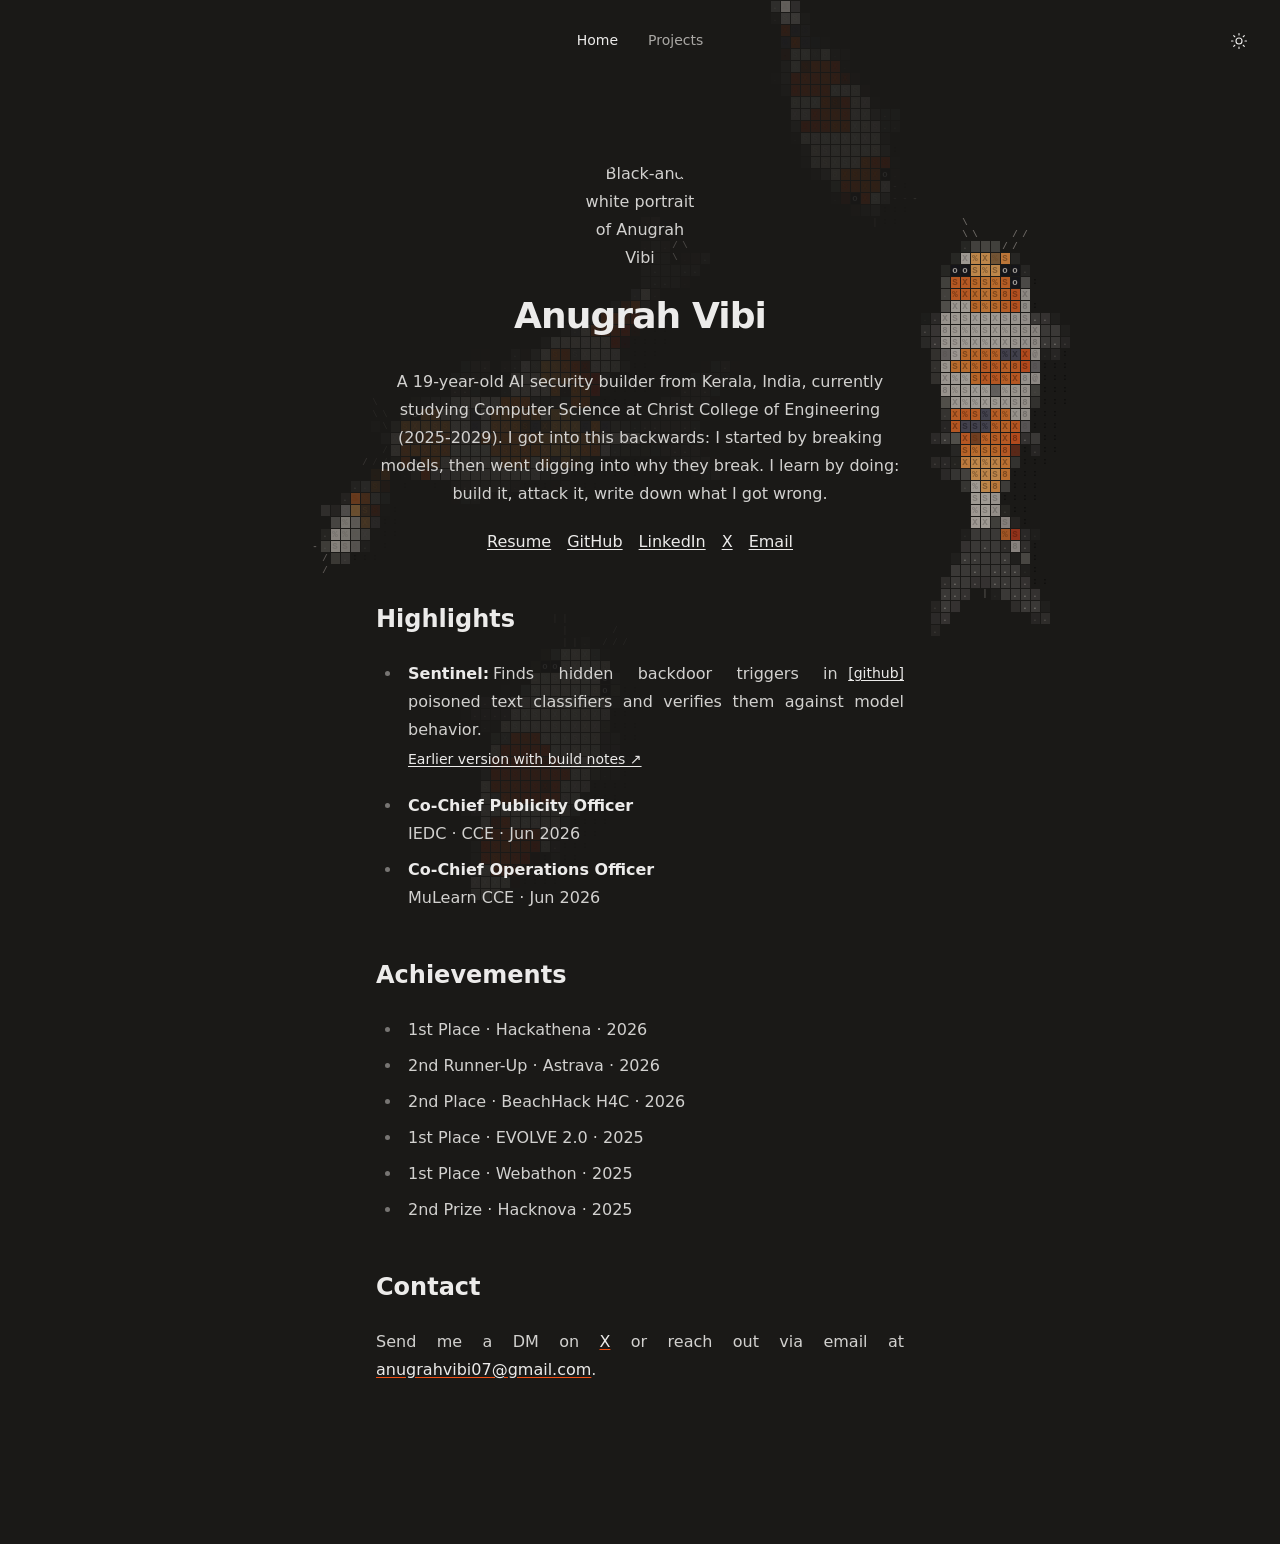
==== commit 7ff4f888: "Prevent font swap layout jitter" ====
--- a/index.html
+++ b/index.html
@@ -12,6 +12,10 @@
 </script>
 <title>Anugrah Vibi | AI Security &amp; Model Internals</title>
 <link rel="preconnect" href="https://api.fontshare.com">
+<link rel="preconnect" href="https://cdn.fontshare.com" crossorigin>
+<link rel="preload" href="https://cdn.fontshare.com/wf/TTX2Z3BF3P6Y5BQT3IV2VNOK6FL22KUT/7QYRJOI3JIMYHGY6CH7SOIFRQLZOLNJ6/KFIAZD4RUMEZIYV6FQ3T3GP5PDBDB6JY.woff2" as="font" type="font/woff2" crossorigin>
+<link rel="preload" href="https://cdn.fontshare.com/wf/P2LQKHE6KA6ZP4AAGN72KDWMHH6ZH3TA/ZC32TK2P7FPS5GFTL46EU6KQJA24ZYDB/7AHDUZ4A7LFLVFUIFSARGIWCRQJHISQP.woff2" as="font" type="font/woff2" crossorigin>
+<link rel="preload" href="https://cdn.fontshare.com/wf/LAFFD4SDUCDVQEXFPDC7C53EQ4ZELWQI/PXCT3G6LO6ICM5I3NTYENYPWJAECAWDD/GHM6WVH6MILNYOOCXHXB5GTSGNTMGXZR.woff2" as="font" type="font/woff2" crossorigin>
 <link href="https://api.fontshare.com/v2/css?f[]=satoshi@400,500,700&amp;display=swap" rel="stylesheet">
 <style>
 #contact a{text-decoration-color:#ee4d10}
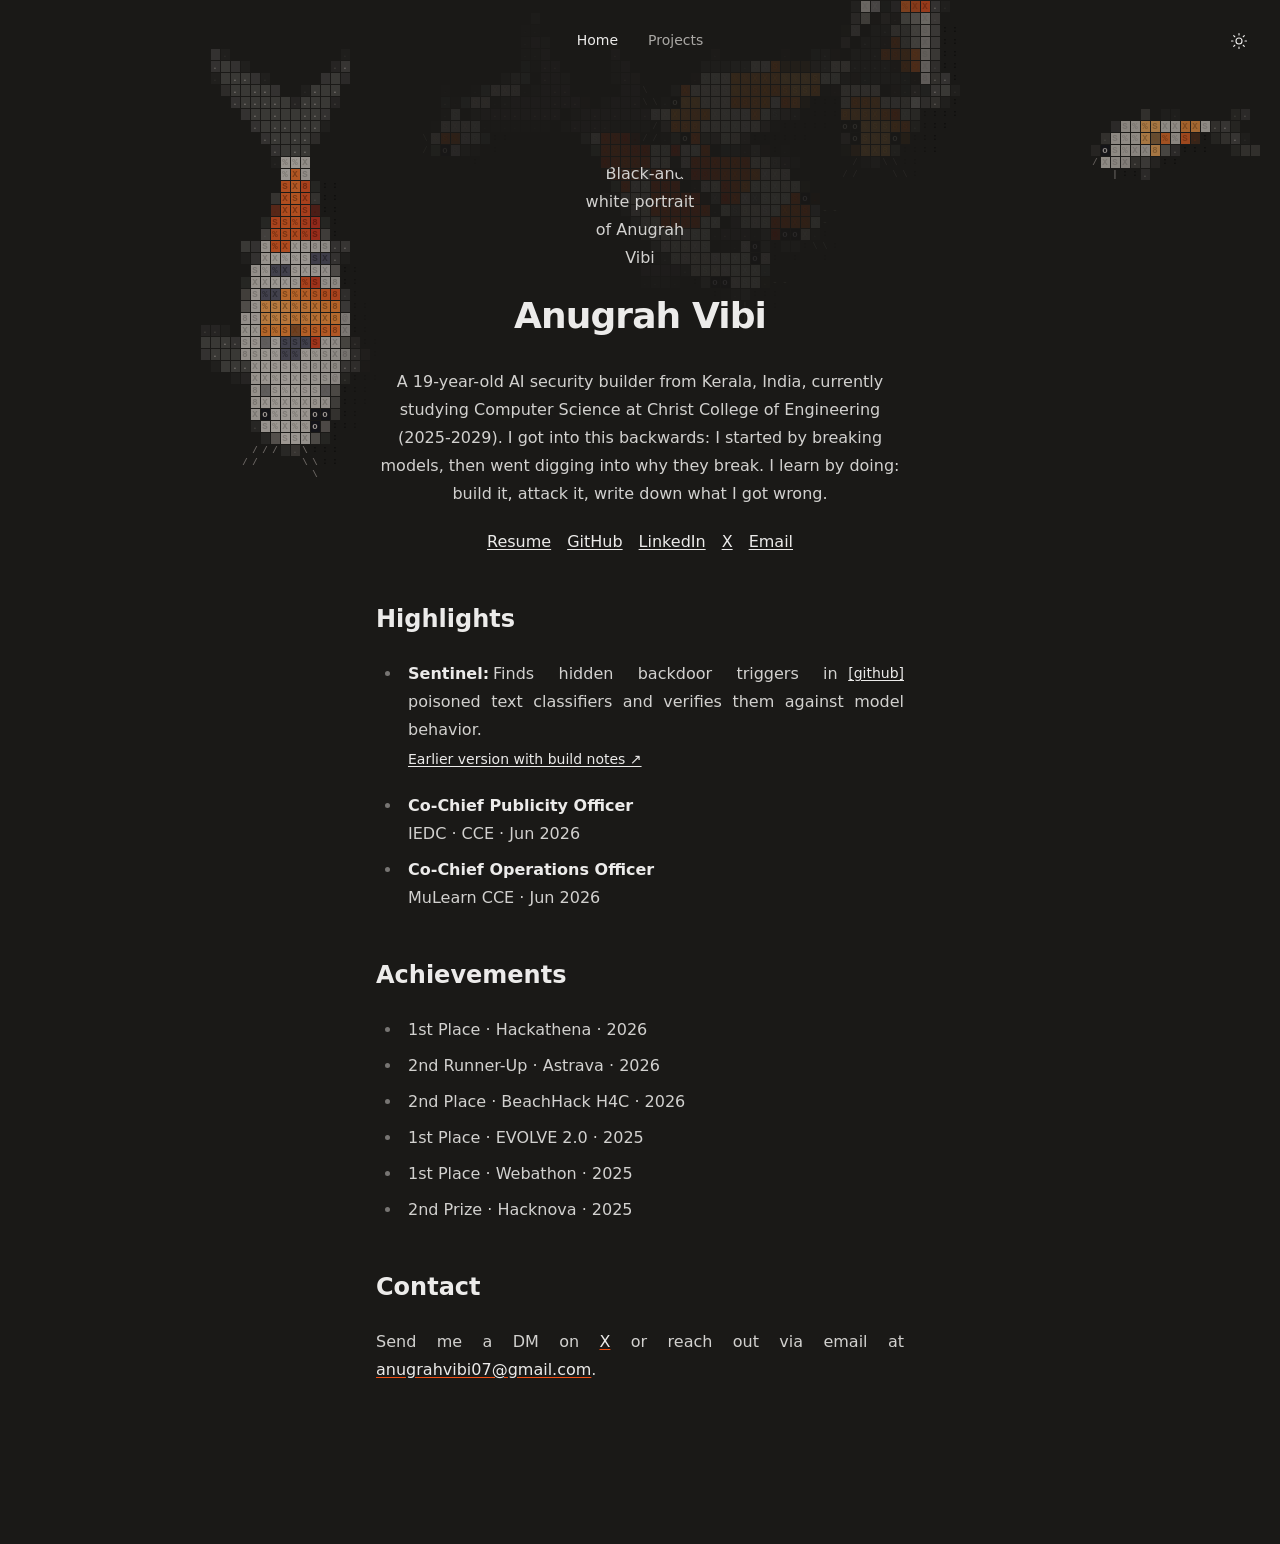
==== commit f47e7218: "Preserve koi animation in local navigation" ====
--- a/index.html
+++ b/index.html
@@ -43,11 +43,15 @@
 <body>
 <div class="pond-backdrop" aria-hidden="true"><canvas class="pond-canvas"></canvas></div>
 <button class="theme-toggle" type="button" aria-label="Switch to light mode" title="Switch to light mode" data-koi-ignore></button>
-<nav class="site-nav" aria-label="Main navigation" data-koi-avoid><a href="./index.html" aria-current="page">Home</a><a href="./projects.html">Projects</a></nav>
+<nav class="site-nav" aria-label="Main navigation" data-koi-avoid><a href="./index.html" data-page="home" aria-current="page">Home</a><a href="./projects.html" data-page="projects">Projects</a></nav>
 <main>
 <header data-koi-avoid><img class="portrait" src="./assets/portrait-original-bw.jpg" alt="Black-and-white portrait of Anugrah Vibi"><h1>Anugrah Vibi</h1><p class="intro-copy">A 19-year-old AI security builder from Kerala, India, currently studying Computer Science at Christ College of Engineering (2025-2029). I got into this backwards: I started by breaking models, then went digging into why they break. I learn by doing: build it, attack it, write down what I got wrong.</p><nav class="hero-links" aria-label="Find me online"><a class="cv" href="./anugrahvibi.pdf" target="_blank" rel="noopener noreferrer">Resume</a><a href="https://github.com/anugrahvibi">GitHub</a><a href="https://www.linkedin.com/in/anugrahvibi/">LinkedIn</a><a href="https://x.com/anugrah_vibi">X</a><a href="mailto:anugrahvibi07@gmail.com">Email</a></nav></header>
 <div class="article"><section data-koi-avoid id="highlights"><h2>Highlights</h2><ul><li><div class="entry-heading"><h3>Sentinel</h3><a class="featured-link" href="https://github.com/anugrahvibi/PushToProd" target="_blank" rel="noopener noreferrer" aria-label="Sentinel on GitHub">[github]</a></div><p>Finds hidden backdoor triggers in poisoned text classifiers and verifies them against model behavior.</p><p class="meta"><a href="https://github.com/anugrahvibi/sentinel-ai">Earlier version with build notes ↗</a></p></li></ul><ul class="experience"><li><strong>Co-Chief Publicity Officer</strong><p>IEDC · CCE · Jun 2026</p></li><li><strong>Co-Chief Operations Officer</strong><p>MuLearn CCE · Jun 2026</p></li></ul></section><section data-koi-avoid id="achievements"><h2>Achievements</h2><ul class="achievements"><li>1st Place · Hackathena · 2026</li><li>2nd Runner-Up · Astrava · 2026</li><li>2nd Place · BeachHack H4C · 2026</li><li>1st Place · EVOLVE 2.0 · 2025</li><li>1st Place · Webathon · 2025</li><li>2nd Prize · Hacknova · 2025</li></ul></section><section data-koi-avoid id="contact"><h2>Contact</h2><p>Send me a DM on <strong><a href="https://x.com/anugrah_vibi">X</a></strong> or reach out via email at <a href="mailto:anugrahvibi07@gmail.com">anugrahvibi07@gmail.com</a>.</p></section></div>
 </main>
+<template data-page="projects" data-title="Projects | Anugrah Vibi">
+
+<div class="article"><section data-koi-avoid id="current-work"><h2>Current work</h2><ul><li><div class="entry-heading"><h3>Laya-Offscript</h3><a class="featured-link" href="https://github.com/anugrahvibi/Laya-Offscript" target="_blank" rel="noopener noreferrer" aria-label="Laya-Offscript on GitHub">[github]</a></div><p>Introduces backdoors into direct-decision (System 1) models and develops safeguards to prevent them.</p><p class="meta status">In development</p></li><li><div class="entry-heading"><h3>Celestin</h3><a class="featured-link" href="https://github.com/anugrahvibi/Celestin" target="_blank" rel="noopener noreferrer" aria-label="Celestin on GitHub">[github]</a></div><p>A local MCP server that gives AI agents searchable memory across sessions, with project-scoped access.</p><p class="meta status">Team project · in development</p></li></ul></section><section data-koi-avoid id="also-built"><h2>Also built</h2><ul><li><div class="entry-heading"><h3>Pixel Poison</h3><a class="archive-link" href="https://github.com/anugrahvibi/adversarial-gradient-visualizer" target="_blank" rel="noopener noreferrer" aria-label="Pixel Poison on GitHub">[github]</a></div><p>Visualizes FGSM and PGD attacks against a PyTorch CNN trained on MNIST.</p></li><li><div class="entry-heading"><h3>ASD-STE100</h3><a class="archive-link" href="https://github.com/anugrahvibi/ASD-STE100" target="_blank" rel="noopener noreferrer" aria-label="ASD-STE100 on GitHub">[github]</a></div><p>ASD-STE100-inspired AI writing skill that makes complex ideas easier to follow while keeping their technical depth intact.</p></li><li><div class="entry-heading"><h3>CascadeNet</h3><a class="archive-link" href="https://github.com/anugrahvibi/CascadeNet" target="_blank" rel="noopener noreferrer" aria-label="CascadeNet on GitHub">[github]</a></div><p>Models flood-hazard cascades across infrastructure and maps risks to department-specific response plans.</p></li><li><div class="entry-heading"><h3>ConclaveAI</h3><a class="archive-link" href="https://github.com/anugrahvibi/conclaveai" target="_blank" rel="noopener noreferrer" aria-label="ConclaveAI on GitHub">[github]</a></div><p>Downscales weather forecasts to village-level conditions and pairs them with geospatial crop advisories.</p></li><li><div class="entry-heading"><h3>TEAM-KORE-HFC</h3><a class="archive-link" href="https://github.com/anugrahvibi/TEAM-KORE-HFC" target="_blank" rel="noopener noreferrer" aria-label="TEAM-KORE-HFC on GitHub">[github]</a></div><p>Prioritizes alerts, connects changes to incidents and cloud costs, and predicts service blast radius.</p></li><li><div class="entry-heading"><h3>Kadhali Healthcare</h3><a class="archive-link" href="https://github.com/anugrahvibi/Kadhali-Healthcare" target="_blank" rel="noopener noreferrer" aria-label="Kadhali Healthcare on GitHub">[github]</a></div><p>Extracts clinical data from PDFs and creates patient summaries and reports.</p></li><li><div class="entry-heading"><h3>Sports Analysis</h3><a class="archive-link" href="https://github.com/anugrahvibi/sports-analysis-project" target="_blank" rel="noopener noreferrer" aria-label="Sports Analysis on GitHub">[github]</a></div><p>A local demo for comparing player performance and possible target clubs.</p></li></ul></section></div>
+</template>
 <script src="./assets/js/koi-pond.js" defer></script>
 <script src="./assets/js/portfolio-theme.js" defer></script>
 <script src="./assets/js/site-navigation.js" defer></script>
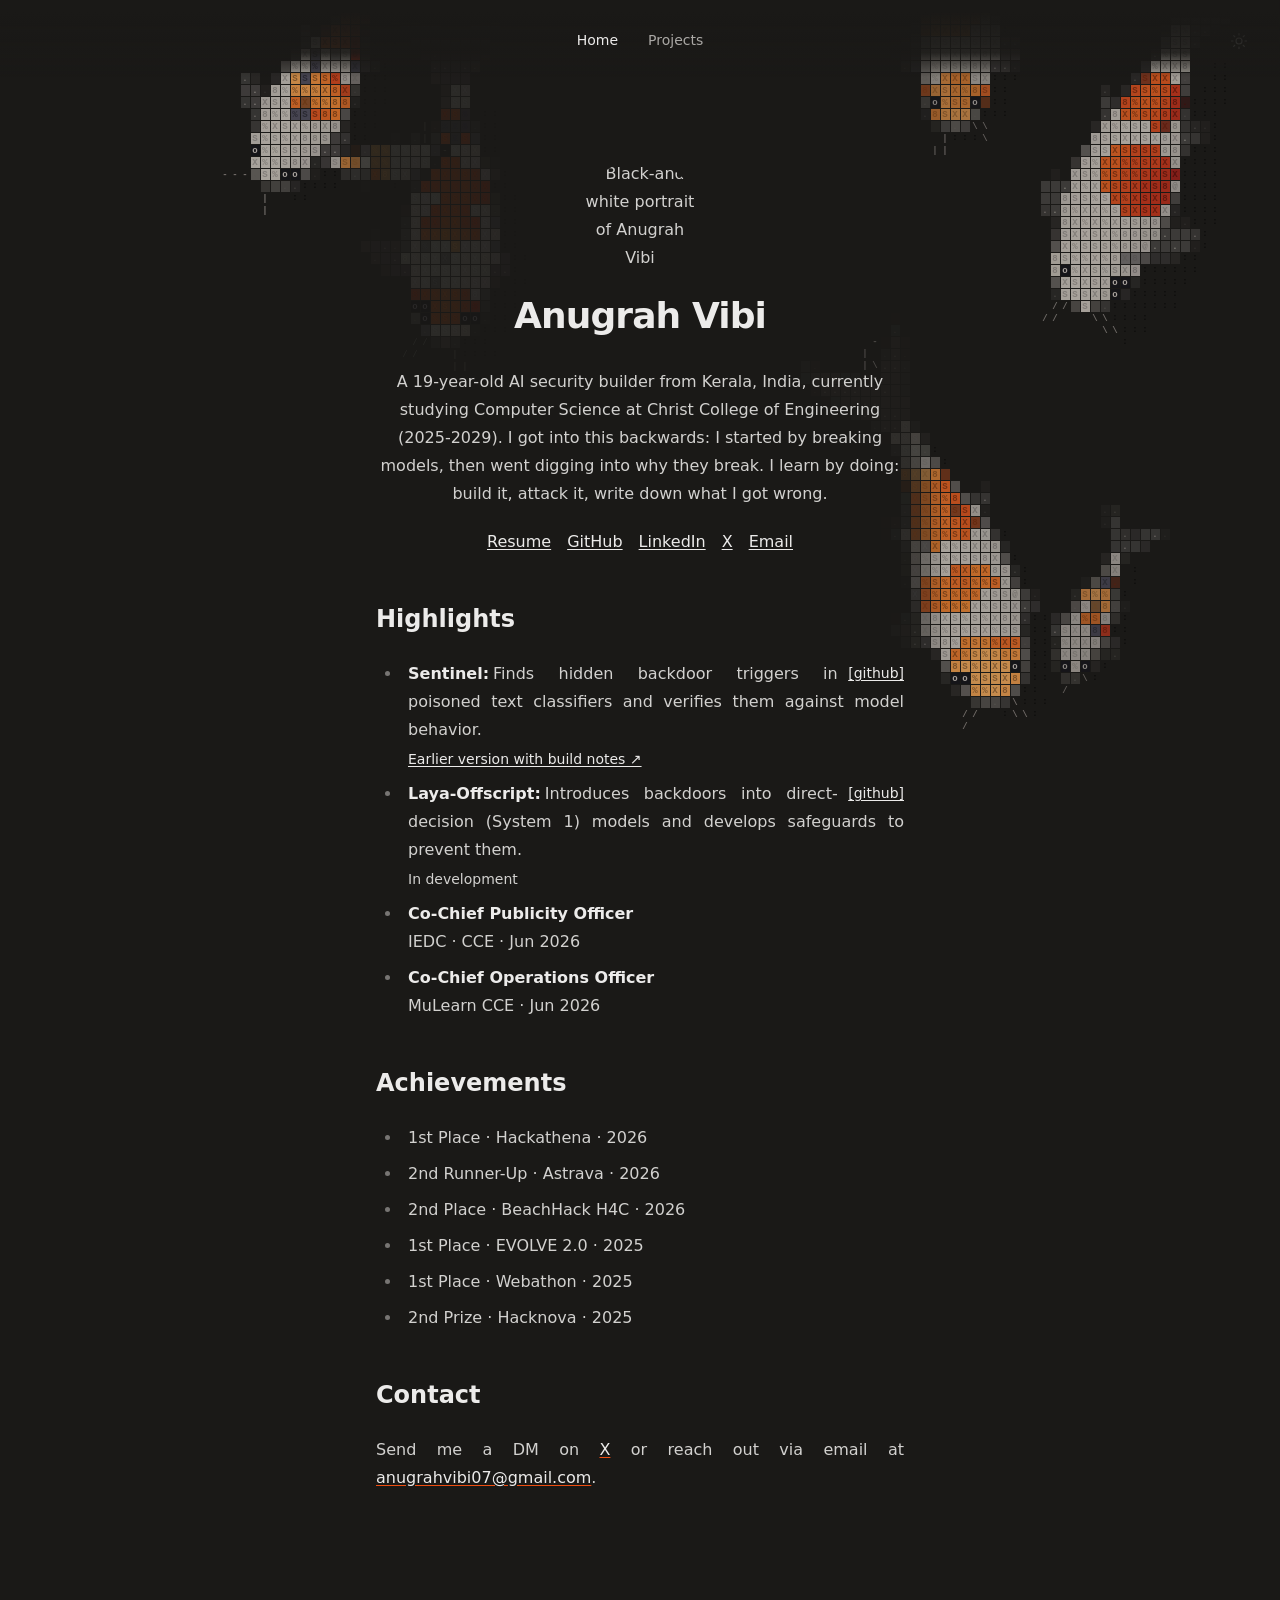
==== commit 07493234: "Speed up portfolio page navigation" ====
--- a/index.html
+++ b/index.html
@@ -19,12 +19,14 @@
 <link href="https://api.fontshare.com/v2/css?f[]=satoshi@400,500,700&amp;display=swap" rel="stylesheet">
 <style>
 #contact a{text-decoration-color:#ee4d10}
-*{box-sizing:border-box}body{margin:0;background:#fff;color:#374151;font:16px/1.75 Satoshi,system-ui,sans-serif}main{width:100%;max-width:576px;margin:160px auto;padding:0 24px}h1,h2,h3,strong{color:#111827}header{text-align:center}.intro-copy{text-align:center}.article li{text-align:justify;text-justify:inter-word}.article section#contact p{text-align:justify;text-justify:inter-word}h1{font-size:2.25em;line-height:1.11;letter-spacing:-.025em;margin:0 0 .89em;font-weight:800}h2{font-size:1.5em;line-height:1.33;margin:2em 0 1em;font-weight:700}h3{font-size:inherit;font-weight:700;display:inline;margin:0}p{margin:1.25em 0}a{color:#111827;text-decoration:underline;text-underline-offset:2px;font-weight:500}ul{padding-left:1.625em;margin:1.25em 0}li{padding-left:.375em;margin:.5em 0}li::marker{color:#d1d5db}.portrait{display:block;width:120px;height:120px;object-fit:cover;object-position:center;border-radius:50%;margin:0 auto 16px}.hero-role,.hero-meta{margin:1.25em 0}.hero-links{display:flex;justify-content:center;gap:1em;flex-wrap:wrap}.entry-heading{display:contents}.entry-heading h3{margin-right:.25em}.entry-heading a{position:relative;top:3px;float:right;white-space:nowrap;margin-left:.75em;font-size:.875em;line-height:1.5}.entry-heading h3::after{content:":"}.article li>p:not(.meta){display:inline}.article .meta{display:block;margin:.25em 0 0;font-size:.875em}.experience strong{display:block}.experience p{margin:0}@media(max-width:600px){main{margin:64px auto}.entry-heading a{float:none;margin-left:.5em}h1{font-size:2em}}
+*{box-sizing:border-box}body{margin:0;background:#fff;color:#374151;font:16px/1.75 Satoshi,system-ui,sans-serif}main{width:100%;max-width:576px;margin:160px auto;padding:0 24px}h1,h2,h3,strong{color:#111827}header{text-align:center}.intro-copy{text-align:center}.article li{text-align:justify;text-justify:inter-word}.article section#contact p{text-align:justify;text-justify:inter-word}h1{font-size:2.25em;line-height:1.11;letter-spacing:-.025em;margin:0 0 .89em;font-weight:800}h2{font-size:1.5em;line-height:1.33;margin:2em 0 1em;font-weight:700}h3{font-size:inherit;font-weight:700;display:inline;margin:0}p{margin:1.25em 0}a{color:#111827;text-decoration:underline;text-underline-offset:2px;font-weight:500}ul{padding-left:1.625em;margin:1.25em 0}li{padding-left:.375em;margin:.5em 0}li::marker{color:#d1d5db}.portrait{display:block;width:120px;height:120px;object-fit:cover;object-position:center;border-radius:50%;margin:0 auto 16px}.hero-role,.hero-meta{margin:1.25em 0}.hero-links{display:flex;justify-content:center;gap:1em;flex-wrap:wrap}.entry-heading{display:contents}.entry-heading h3{margin-right:.25em}.entry-heading a{position:relative;top:3px;float:right;white-space:nowrap;margin-left:.75em;font-size:.875em;line-height:1.5}.entry-heading h3::after{content:":"}.article li>p:not(.meta){display:inline}.article .meta{display:block;margin:.25em 0 0;font-size:.875em}.experience strong{display:block}.experience p{margin:0}.entry-heading h3,.experience strong{font-size:1rem;line-height:1.75;font-weight:700}.article #highlights>ul:first-of-type{margin-bottom:.5em}.article #highlights>ul.experience{margin-top:.5em}@media(max-width:600px){main{margin:64px auto}.entry-heading a{float:none;margin-left:.5em}h1{font-size:2em}}
 
 /* The pond remains behind the portfolio and does not intercept links. */
 .pond-backdrop{position:fixed;inset:0;pointer-events:none;z-index:-1}
 .pond-canvas{width:100%;height:100%;display:block}
+html[data-theme="light"]{--nav-background:#f5f4f1}
 html[data-theme="light"] body{background:#f5f4f1;color:#374151}
+html[data-theme="dark"]{--nav-background:#1a1917}
 html[data-theme="dark"] body{background:#1a1917;color:#d2d1cf}
 html[data-theme="dark"] h1,html[data-theme="dark"] h2,html[data-theme="dark"] h3,html[data-theme="dark"] strong,html[data-theme="dark"] a{color:#ecebea}
 html[data-theme="dark"] li::marker{color:#777573}
@@ -33,6 +35,7 @@
 .theme-toggle:focus-visible{outline:2px solid currentColor;outline-offset:3px}
 .theme-toggle svg{width:18px;height:18px;display:block}
 .site-nav{position:fixed;top:28px;left:50%;transform:translateX(-50%);z-index:10;display:flex;align-items:center;gap:30px;font-size:14px;white-space:nowrap}
+.site-nav::before{content:"";position:absolute;top:-32px;bottom:-24px;width:100vw;left:50%;transform:translateX(-50%);background:linear-gradient(var(--nav-background) 20%,color-mix(in srgb,var(--nav-background) 90%,transparent) 70%,transparent);pointer-events:none;z-index:-1}
 .site-nav a{color:#686765;text-decoration:none}
 .site-nav a[aria-current="page"],.site-nav a:hover{color:#25282c}
 html[data-theme="dark"] .site-nav a{color:#aaa8a5}
@@ -46,7 +49,7 @@
 <nav class="site-nav" aria-label="Main navigation" data-koi-avoid><a href="./index.html" data-page="home" aria-current="page">Home</a><a href="./projects.html" data-page="projects">Projects</a></nav>
 <main>
 <header data-koi-avoid><img class="portrait" src="./assets/portrait-original-bw.jpg" alt="Black-and-white portrait of Anugrah Vibi"><h1>Anugrah Vibi</h1><p class="intro-copy">A 19-year-old AI security builder from Kerala, India, currently studying Computer Science at Christ College of Engineering (2025-2029). I got into this backwards: I started by breaking models, then went digging into why they break. I learn by doing: build it, attack it, write down what I got wrong.</p><nav class="hero-links" aria-label="Find me online"><a class="cv" href="./anugrahvibi.pdf" target="_blank" rel="noopener noreferrer">Resume</a><a href="https://github.com/anugrahvibi">GitHub</a><a href="https://www.linkedin.com/in/anugrahvibi/">LinkedIn</a><a href="https://x.com/anugrah_vibi">X</a><a href="mailto:anugrahvibi07@gmail.com">Email</a></nav></header>
-<div class="article"><section data-koi-avoid id="highlights"><h2>Highlights</h2><ul><li><div class="entry-heading"><h3>Sentinel</h3><a class="featured-link" href="https://github.com/anugrahvibi/PushToProd" target="_blank" rel="noopener noreferrer" aria-label="Sentinel on GitHub">[github]</a></div><p>Finds hidden backdoor triggers in poisoned text classifiers and verifies them against model behavior.</p><p class="meta"><a href="https://github.com/anugrahvibi/sentinel-ai">Earlier version with build notes ↗</a></p></li></ul><ul class="experience"><li><strong>Co-Chief Publicity Officer</strong><p>IEDC · CCE · Jun 2026</p></li><li><strong>Co-Chief Operations Officer</strong><p>MuLearn CCE · Jun 2026</p></li></ul></section><section data-koi-avoid id="achievements"><h2>Achievements</h2><ul class="achievements"><li>1st Place · Hackathena · 2026</li><li>2nd Runner-Up · Astrava · 2026</li><li>2nd Place · BeachHack H4C · 2026</li><li>1st Place · EVOLVE 2.0 · 2025</li><li>1st Place · Webathon · 2025</li><li>2nd Prize · Hacknova · 2025</li></ul></section><section data-koi-avoid id="contact"><h2>Contact</h2><p>Send me a DM on <strong><a href="https://x.com/anugrah_vibi">X</a></strong> or reach out via email at <a href="mailto:anugrahvibi07@gmail.com">anugrahvibi07@gmail.com</a>.</p></section></div>
+<div class="article"><section data-koi-avoid id="highlights"><h2>Highlights</h2><ul><li><div class="entry-heading"><h3>Sentinel</h3><a class="featured-link" href="https://github.com/anugrahvibi/PushToProd" target="_blank" rel="noopener noreferrer" aria-label="Sentinel on GitHub">[github]</a></div><p>Finds hidden backdoor triggers in poisoned text classifiers and verifies them against model behavior.</p><p class="meta"><a href="https://github.com/anugrahvibi/sentinel-ai">Earlier version with build notes ↗</a></p></li><li><div class="entry-heading"><h3>Laya-Offscript</h3><a class="featured-link" href="https://github.com/anugrahvibi/Laya-Offscript" target="_blank" rel="noopener noreferrer" aria-label="Laya-Offscript on GitHub">[github]</a></div><p>Introduces backdoors into direct-decision (System 1) models and develops safeguards to prevent them.</p><p class="meta status">In development</p></li></ul><ul class="experience"><li><strong>Co-Chief Publicity Officer</strong><p>IEDC · CCE · Jun 2026</p></li><li><strong>Co-Chief Operations Officer</strong><p>MuLearn CCE · Jun 2026</p></li></ul></section><section data-koi-avoid id="achievements"><h2>Achievements</h2><ul class="achievements"><li>1st Place · Hackathena · 2026</li><li>2nd Runner-Up · Astrava · 2026</li><li>2nd Place · BeachHack H4C · 2026</li><li>1st Place · EVOLVE 2.0 · 2025</li><li>1st Place · Webathon · 2025</li><li>2nd Prize · Hacknova · 2025</li></ul></section><section data-koi-avoid id="contact"><h2>Contact</h2><p>Send me a DM on <strong><a href="https://x.com/anugrah_vibi">X</a></strong> or reach out via email at <a href="mailto:anugrahvibi07@gmail.com">anugrahvibi07@gmail.com</a>.</p></section></div>
 </main>
 <template data-page="projects" data-title="Projects | Anugrah Vibi">
 
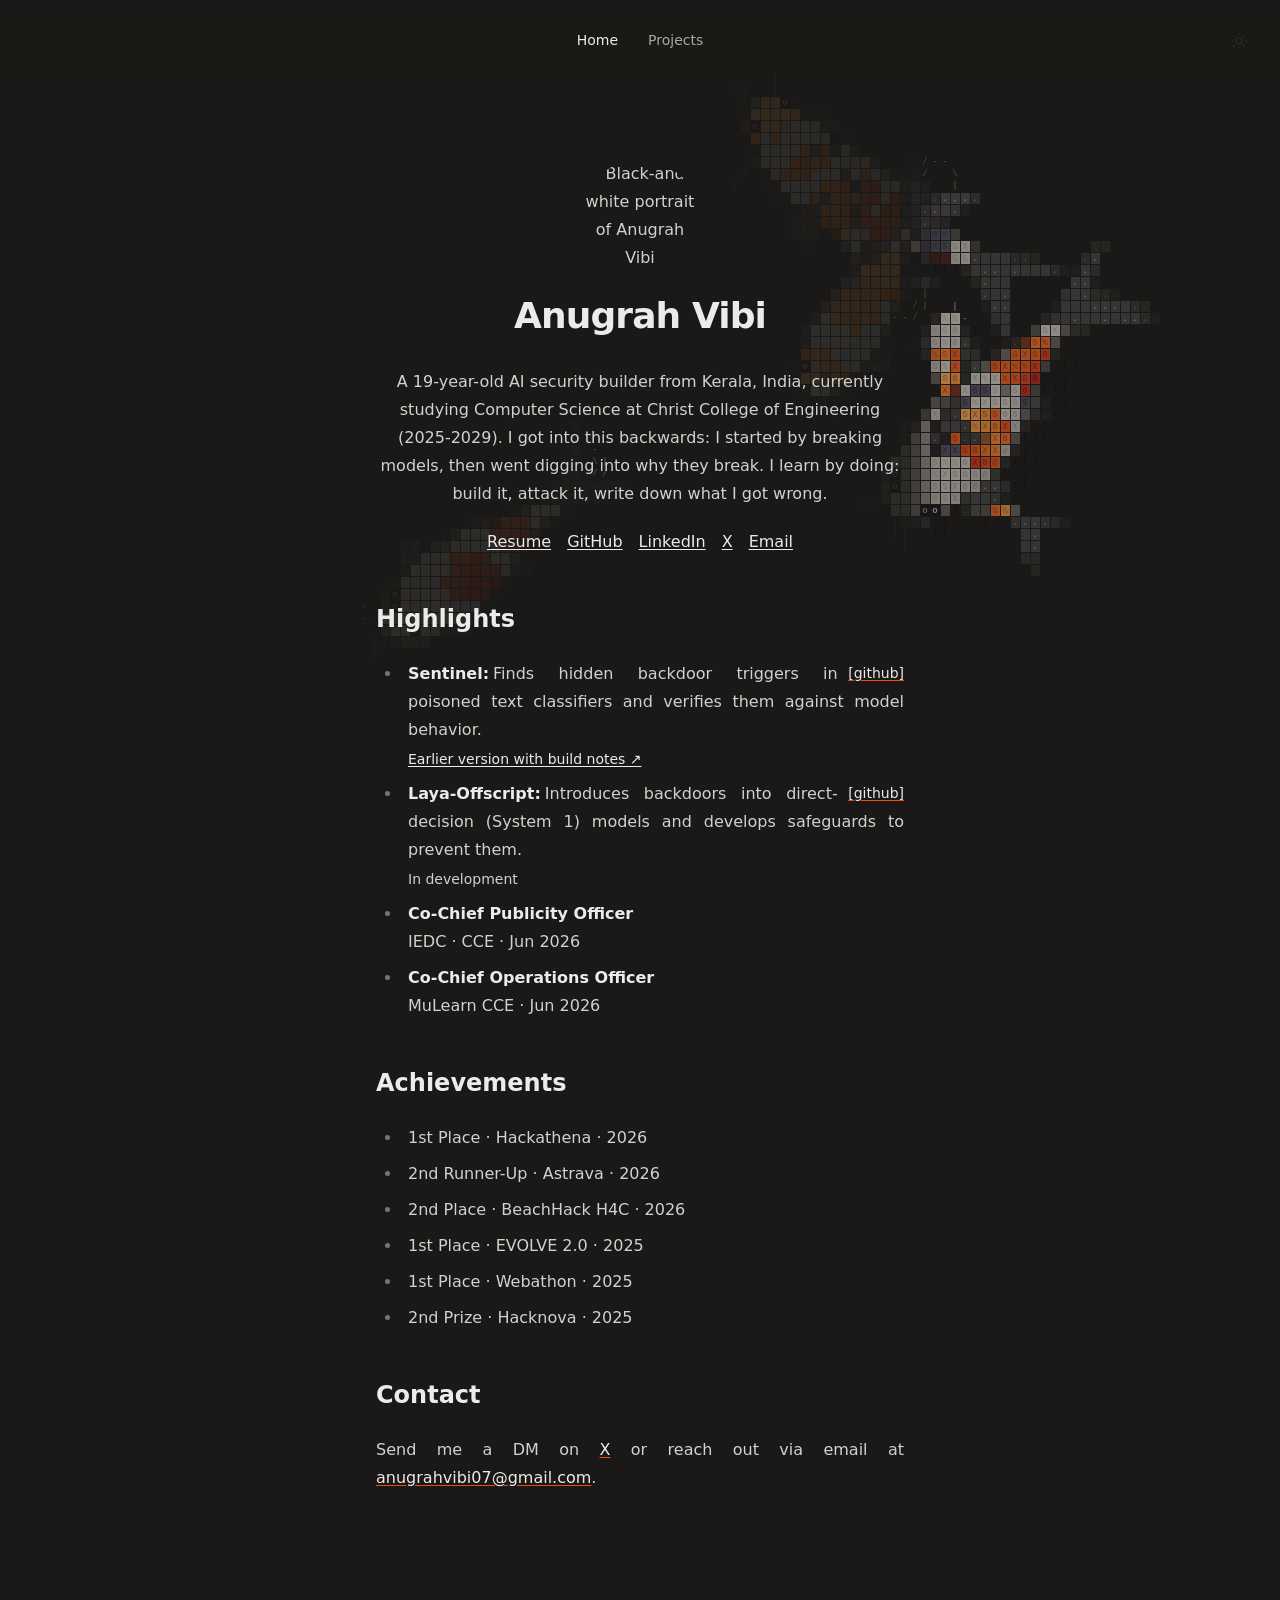
==== commit 58e39525: "Place mobile GitHub links below descriptions" ====
--- a/index.html
+++ b/index.html
@@ -19,7 +19,7 @@
 <link href="https://api.fontshare.com/v2/css?f[]=satoshi@400,500,700&amp;display=swap" rel="stylesheet">
 <style>
 #contact a{text-decoration-color:#ee4d10}
-*{box-sizing:border-box}body{margin:0;background:#fff;color:#374151;font:16px/1.75 Satoshi,system-ui,sans-serif}main{width:100%;max-width:576px;margin:160px auto;padding:0 24px}h1,h2,h3,strong{color:#111827}header{text-align:center}.intro-copy{text-align:center}.article li{text-align:justify;text-justify:inter-word}.article section#contact p{text-align:justify;text-justify:inter-word}h1{font-size:2.25em;line-height:1.11;letter-spacing:-.025em;margin:0 0 .89em;font-weight:800}h2{font-size:1.5em;line-height:1.33;margin:2em 0 1em;font-weight:700}h3{font-size:inherit;font-weight:700;display:inline;margin:0}p{margin:1.25em 0}a{color:#111827;text-decoration:underline;text-underline-offset:2px;font-weight:500}ul{padding-left:1.625em;margin:1.25em 0}li{padding-left:.375em;margin:.5em 0}li::marker{color:#d1d5db}.portrait{display:block;width:120px;height:120px;object-fit:cover;object-position:center;border-radius:50%;margin:0 auto 16px}.hero-role,.hero-meta{margin:1.25em 0}.hero-links{display:flex;justify-content:center;gap:1em;flex-wrap:wrap}.entry-heading{display:contents}.entry-heading h3{margin-right:.25em}.entry-heading a{position:relative;top:3px;float:right;white-space:nowrap;margin-left:.75em;font-size:.875em;line-height:1.5}.entry-heading h3::after{content:":"}.article li>p:not(.meta){display:inline}.article .meta{display:block;margin:.25em 0 0;font-size:.875em}.experience strong{display:block}.experience p{margin:0}.entry-heading h3,.experience strong{font-size:1rem;line-height:1.75;font-weight:700}.article #highlights>ul:first-of-type{margin-bottom:.5em}.article #highlights>ul.experience{margin-top:.5em}@media(max-width:600px){main{margin:64px auto}.entry-heading a{float:none;margin-left:.5em}h1{font-size:2em}}
+*{box-sizing:border-box}body{margin:0;background:#fff;color:#374151;font:16px/1.75 Satoshi,system-ui,sans-serif}main{width:100%;max-width:576px;margin:160px auto;padding:0 24px}h1,h2,h3,strong{color:#111827}header{text-align:center}.intro-copy{text-align:center}.article li{text-align:justify;text-justify:inter-word}.article section#contact p{text-align:justify;text-justify:inter-word}h1{font-size:2.25em;line-height:1.11;letter-spacing:-.025em;margin:0 0 .89em;font-weight:800}h2{font-size:1.5em;line-height:1.33;margin:2em 0 1em;font-weight:700}h3{font-size:inherit;font-weight:700;display:inline;margin:0}p{margin:1.25em 0}a{color:#111827;text-decoration:underline;text-underline-offset:2px;font-weight:500}ul{padding-left:1.625em;margin:1.25em 0}li{padding-left:.375em;margin:.5em 0}li::marker{color:#d1d5db}.portrait{display:block;width:120px;height:120px;object-fit:cover;object-position:center;border-radius:50%;margin:0 auto 16px}.hero-role,.hero-meta{margin:1.25em 0}.hero-links{display:flex;justify-content:center;gap:1em;flex-wrap:wrap}.entry-heading{display:contents}.entry-heading h3{margin-right:.25em}.entry-heading a{position:relative;top:3px;float:right;white-space:nowrap;margin-left:.75em;font-size:.875em;line-height:1.5;text-decoration-color:#ee4d10}.entry-heading h3::after{content:":"}.article li>p:not(.meta){display:inline}.article .meta{display:block;margin:.25em 0 0;font-size:.875em}.experience strong{display:block}.experience p{margin:0}.entry-heading h3,.experience strong{font-size:1rem;line-height:1.75;font-weight:700}.article #highlights>ul:first-of-type{margin-bottom:.5em}.article #highlights>ul.experience{margin-top:.5em}@media(max-width:600px){main{margin:64px auto}.article li:has(.entry-heading){position:relative;padding-bottom:1.75em}.entry-heading a{position:absolute;top:auto;right:auto;bottom:0;left:.375em;float:none;display:block;width:max-content;margin:0}h1{font-size:2em}}
 
 /* The pond remains behind the portfolio and does not intercept links. */
 .pond-backdrop{position:fixed;inset:0;pointer-events:none;z-index:-1}
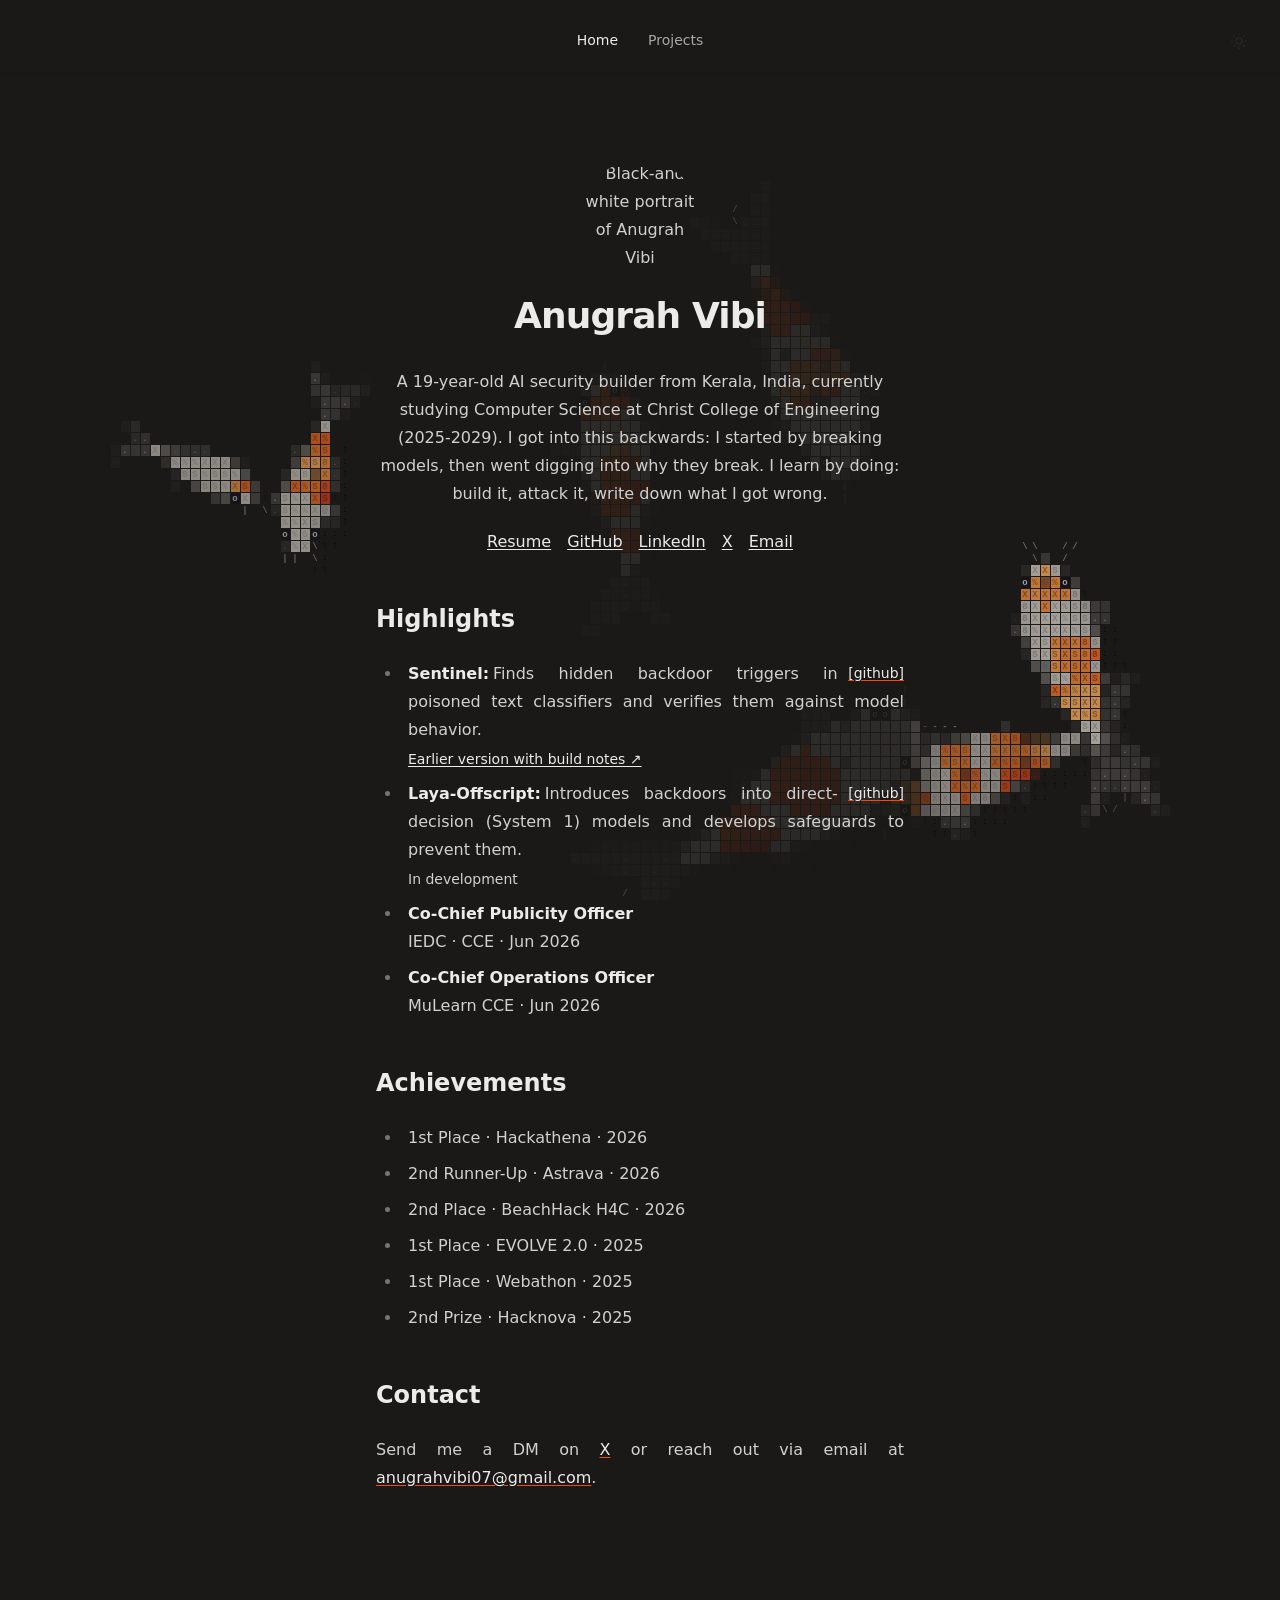
==== commit 34f818da: "Enable clean portfolio URLs" ====
--- a/index.html
+++ b/index.html
@@ -46,7 +46,7 @@
 <body>
 <div class="pond-backdrop" aria-hidden="true"><canvas class="pond-canvas"></canvas></div>
 <button class="theme-toggle" type="button" aria-label="Switch to light mode" title="Switch to light mode" data-koi-ignore></button>
-<nav class="site-nav" aria-label="Main navigation" data-koi-avoid><a href="./index.html" data-page="home" aria-current="page">Home</a><a href="./projects.html" data-page="projects">Projects</a></nav>
+<nav class="site-nav" aria-label="Main navigation" data-koi-avoid><a href="./" data-page="home" aria-current="page">Home</a><a href="./projects" data-page="projects">Projects</a></nav>
 <main>
 <header data-koi-avoid><img class="portrait" src="./assets/portrait-original-bw.jpg" alt="Black-and-white portrait of Anugrah Vibi"><h1>Anugrah Vibi</h1><p class="intro-copy">A 19-year-old AI security builder from Kerala, India, currently studying Computer Science at Christ College of Engineering (2025-2029). I got into this backwards: I started by breaking models, then went digging into why they break. I learn by doing: build it, attack it, write down what I got wrong.</p><nav class="hero-links" aria-label="Find me online"><a class="cv" href="./anugrahvibi.pdf" target="_blank" rel="noopener noreferrer">Resume</a><a href="https://github.com/anugrahvibi">GitHub</a><a href="https://www.linkedin.com/in/anugrahvibi/">LinkedIn</a><a href="https://x.com/anugrah_vibi">X</a><a href="mailto:anugrahvibi07@gmail.com">Email</a></nav></header>
 <div class="article"><section data-koi-avoid id="highlights"><h2>Highlights</h2><ul><li><div class="entry-heading"><h3>Sentinel</h3><a class="featured-link" href="https://github.com/anugrahvibi/PushToProd" target="_blank" rel="noopener noreferrer" aria-label="Sentinel on GitHub">[github]</a></div><p>Finds hidden backdoor triggers in poisoned text classifiers and verifies them against model behavior.</p><p class="meta"><a href="https://github.com/anugrahvibi/sentinel-ai">Earlier version with build notes ↗</a></p></li><li><div class="entry-heading"><h3>Laya-Offscript</h3><a class="featured-link" href="https://github.com/anugrahvibi/Laya-Offscript" target="_blank" rel="noopener noreferrer" aria-label="Laya-Offscript on GitHub">[github]</a></div><p>Introduces backdoors into direct-decision (System 1) models and develops safeguards to prevent them.</p><p class="meta status">In development</p></li></ul><ul class="experience"><li><strong>Co-Chief Publicity Officer</strong><p>IEDC · CCE · Jun 2026</p></li><li><strong>Co-Chief Operations Officer</strong><p>MuLearn CCE · Jun 2026</p></li></ul></section><section data-koi-avoid id="achievements"><h2>Achievements</h2><ul class="achievements"><li>1st Place · Hackathena · 2026</li><li>2nd Runner-Up · Astrava · 2026</li><li>2nd Place · BeachHack H4C · 2026</li><li>1st Place · EVOLVE 2.0 · 2025</li><li>1st Place · Webathon · 2025</li><li>2nd Prize · Hacknova · 2025</li></ul></section><section data-koi-avoid id="contact"><h2>Contact</h2><p>Send me a DM on <strong><a href="https://x.com/anugrah_vibi">X</a></strong> or reach out via email at <a href="mailto:anugrahvibi07@gmail.com">anugrahvibi07@gmail.com</a>.</p></section></div>
